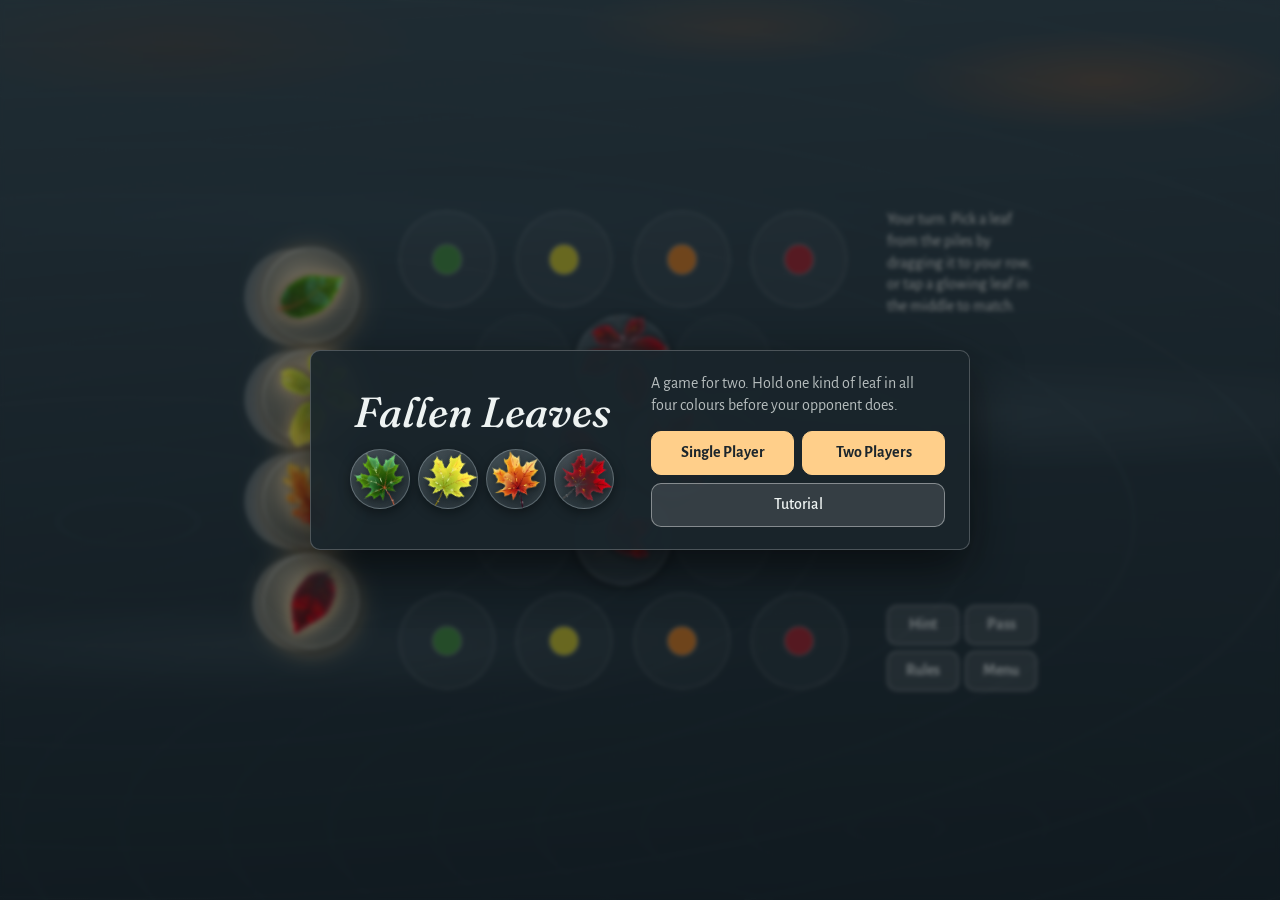
==== fallen-leaves/index.html @ d6796bd7 "Stronger trained player (stage 4) Co-Authored-By: Claude Fable 5.2 <noreply@anthropic.com> Claude-Se" ====
<!DOCTYPE html>
<html lang="en">
<head>
<meta charset="utf-8">
<meta name="viewport" content="width=device-width, initial-scale=1">
<title>Fallen Leaves</title>
<link rel="preconnect" href="https://fonts.googleapis.com">
<link rel="preconnect" href="https://fonts.gstatic.com" crossorigin>
<link href="https://fonts.googleapis.com/css2?family=Alegreya+Sans:wght@400;500;700&family=Fraunces:ital,opsz,wght@0,9..144,500;1,9..144,500&display=swap" rel="stylesheet">
<style>
/* One visual world: a storm-dark table. Five rows of relics: the opponent's
   hand, the three rows of the realm, your hand. Reliquary on the left, a
   narrow panel of words and buttons on the right. Light marks what is live. */
:root {
  color-scheme: dark;
  --ink: #120e17;
  --stone: #1c1723;
  --edge: #3b3247;
  --bone: #ece5d8;
  --dim: #a297ad;
  --storm: #b5d0ff;
  --warn: #ffb58a;
  --display: "IM Fell English SC", "Iowan Old Style", Georgia, serif;
  --body: "Alegreya Sans", "Segoe UI", system-ui, sans-serif;
  --grain: url("data:image/svg+xml,%3Csvg xmlns='http://www.w3.org/2000/svg' width='160' height='160'%3E%3Cfilter id='n'%3E%3CfeTurbulence type='fractalNoise' baseFrequency='.9' numOctaves='3' stitchTiles='stitch'/%3E%3CfeColorMatrix values='0 0 0 0 1  0 0 0 0 1  0 0 0 0 1  0 0 0 .5 0'/%3E%3C/filter%3E%3Crect width='160' height='160' filter='url(%23n)' opacity='.5'/%3E%3C/svg%3E");
  --cw: 40px;
  --ar: 9 / 14;      /* relic shape, width / height */
  --glow: 181, 208, 255;
}
* { box-sizing: border-box; }
html, body { margin: 0; }
body {
  background:
    var(--grain),
    radial-gradient(90% 38% at 70% -6%, rgba(150, 170, 230, .20), transparent 70%),
    radial-gradient(120% 70% at 50% 0%, #2a1f36 0%, var(--ink) 62%) var(--ink);
  background-blend-mode: soft-light, normal, normal;
  background-attachment: fixed;
  color: var(--bone);
  font: 400 16px/1.35 var(--body);
  min-height: 100%;
  -webkit-user-select: none; user-select: none;
}
h2 { font: 400 14px/1 var(--display); letter-spacing: .16em; color: var(--dim); margin: 0; }
button { font: inherit; color: inherit; }
.btn {
  background: rgba(255, 255, 255, .04); border: 1px solid var(--edge); border-radius: 10px;
  padding: 8px 12px; cursor: pointer; font-weight: 500;
}
.btn:hover { border-color: var(--dim); }
.btn.primary { background: var(--storm); border-color: var(--storm); color: #10131c; font-weight: 700; }
.btn:disabled { opacity: .4; cursor: default; }
:focus-visible { outline: 2px solid var(--storm); outline-offset: 2px; }

/* ----- the table ----- */
.table { display: flex; gap: 10px; align-items: center; justify-content: center; padding: 4px 12px; width: 100%; max-width: 1100px; margin: 0 auto; }
.rel { display: grid; gap: 6px; width: calc(var(--cw) + 20px); flex: none; padding-left: 20px; }
.pile { position: relative; }
/* the relics beneath each face-up one show as card edges running out to the left */
.pile::before {
  content: ""; position: absolute; top: 2px; bottom: 2px; right: calc(100% - 1px); width: calc(var(--k) * 2px);
  background: repeating-linear-gradient(to left, #8a7f97 0 1px, #1b1622 1px 2px); border-radius: 3px 0 0 3px;
}
.board {
  position: relative; flex: none; border-radius: 6px;
  background: var(--grain), radial-gradient(70% 60% at 50% 50%, #2c2338 0%, #17121d 100%);
  background-blend-mode: soft-light, normal;
  box-shadow: inset 0 0 30px rgba(0, 0, 0, .75), 0 0 0 1px var(--edge);
}
.board > .card, .board > .slot, .board > .zone { position: absolute; }
.board > .card, .board > .slot { width: var(--cw); }
.board .rowmark { position: absolute; left: 0; right: 0; border-top: 1px solid rgba(255, 255, 255, .07); pointer-events: none; }
.board svg.beams { position: absolute; inset: 0; width: 100%; height: 100%; pointer-events: none; overflow: visible; mix-blend-mode: screen; }
.beam { stroke: var(--storm); stroke-width: 6; stroke-linecap: round; opacity: .5; filter: drop-shadow(0 0 5px var(--storm)) drop-shadow(0 0 14px #fff); }
.beam.dim { stroke: var(--dim); stroke-width: 3; stroke-dasharray: 3 9; opacity: .8; filter: none; }
.side { width: 150px; flex: none; display: flex; flex-direction: column; gap: 8px; align-self: stretch; padding: 4px 0; }
.side .prompt { margin: 0; text-wrap: balance; }
.side .prompt.warn { color: var(--warn); }
.side .last { margin: 0; color: var(--dim); font-size: 14px; -webkit-user-select: text; user-select: text; }
.side .grow { flex: 1; }
/* the table's buttons: a grid of equal size */
.actions { display: grid; grid-template-columns: 1fr 1fr; gap: 6px; }
.actions .btn { width: 100%; min-height: 40px; padding: 6px 4px; }
.actions .btn:only-child { grid-column: 1 / -1; }
.side .words { display: flex; flex-direction: column; gap: 8px; }
/* Always landscape: on a screen held upright the whole stage is turned on its
   side, so turning the phone shows the game the right way up. */
body.rot { overflow: hidden; }
body.rot #stage { position: fixed; overflow: auto; }
/* two players: the words turn to face whoever is to move; the pieces stay as they are */
body.turned .side, body.turned .title-inner { transform: rotate(180deg); }

/* ----- relics ----- */
.card, .slot {
  position: relative; width: 100%; aspect-ratio: var(--ar); border-radius: 4px; padding: 0;
  display: grid; place-items: center;
}
.slot { border: 1px dashed var(--edge); color: var(--edge); background: rgba(0, 0, 0, .18); }
.slot svg { width: 46%; height: 46%; fill: currentColor; opacity: .7; }
.slot.faint { opacity: .4; }
/* relic art: one sheet, ten houses across and four kinds down */
.card {
  border: 1px solid rgba(0, 0, 0, .7); background-color: var(--h);
  background-image: url(cards.jpg); background-size: 1000% 400%;
  background-position: calc(var(--hx) * 11.1111%) calc(var(--ty) * 33.3333%);
  box-shadow: 0 2px 5px rgba(0, 0, 0, .6);
  cursor: default; overflow: hidden;
  transition: filter .25s, transform .2s;
}
.card .kind {
  position: absolute; right: 4%; bottom: 3%; width: 32%; aspect-ratio: 1; border-radius: 50%;
  background: rgba(10, 8, 14, .72); display: grid; place-items: center; pointer-events: none;
}
.card .kind svg { width: 62%; height: 62%; fill: #f1ebdf; }
.card.back { background-image: url(backs.jpg); background-size: 400% 100%; background-position: calc(var(--ty) * 33.3333%) 0; }
.t0 { --ty: 0; } .t1 { --ty: 1; } .t2 { --ty: 2; } .t3 { --ty: 3; }
/* houses in the order of the printed deck: Cleric, Necromancer, Warrior, Paladin, Monk,
   Assassin, Wizard, Bard, Swashbuckler, Barbarian; --h and --g colour their names */
.h0 { --hx: 0; --h: #c98a2b; --g: #17130a; } .h1 { --hx: 1; --h: #3a3b3d; --g: #fff; }
.h2 { --hx: 2; --h: #b3283a; --g: #fff; }    .h3 { --hx: 3; --h: #5d3f86; --g: #fff; }
.h4 { --hx: 4; --h: #a04a35; --g: #fff; }    .h5 { --hx: 5; --h: #2f4a80; --g: #fff; }
.h6 { --hx: 6; --h: #2f9fb6; --g: #0d1a1e; } .h7 { --hx: 7; --h: #2f5a34; --g: #fff; }
.h8 { --hx: 8; --h: #1f8a63; --g: #fff; }    .h9 { --hx: 9; --h: #9a9c9e; --g: #14161a; }
.chip { display: inline-block; padding: 0 5px; border-radius: 3px; background: var(--h); color: var(--g); font-weight: 500; white-space: nowrap; }

/* ----- light: what is live glows, the rest falls back ----- */
[data-src] { touch-action: none; cursor: grab; }
button.card, button.slot, [data-dst] { cursor: pointer; }
.can { filter: drop-shadow(0 0 4px var(--storm)) drop-shadow(0 0 11px rgba(var(--glow), .75)); transform: translateY(-2px); animation: breathe 2.6s ease-in-out infinite; }
@keyframes breathe { 50% { filter: drop-shadow(0 0 6px #fff) drop-shadow(0 0 18px var(--storm)); } }
.slot.lit, body.dragging .slot.target {
  opacity: 1; border: 1px solid rgba(var(--glow), .7);
  background: radial-gradient(circle at 50% 50%, rgba(var(--glow), .38), rgba(var(--glow), .05) 70%);
  box-shadow: 0 0 14px rgba(var(--glow), .35);
}
.sel { filter: drop-shadow(0 0 5px #fff) drop-shadow(0 0 16px #fff); transform: translateY(-4px); }
.hint { filter: drop-shadow(0 0 5px #ffd98a) drop-shadow(0 0 16px #ffb347); animation: none; }
.slot.hint { opacity: 1; border: 1px solid #ffd98a; background: radial-gradient(circle at 50% 50%, rgba(255, 200, 110, .45), transparent 72%); }
.over { filter: drop-shadow(0 0 6px var(--warn)) drop-shadow(0 0 18px var(--warn)) !important; }
.focus .card:not(.lit):not(.can):not(.sel):not(.ghost) { filter: brightness(.38) saturate(.6); }
.zone.target { border-radius: 6px; background: radial-gradient(60% 120% at 50% 50%, rgba(var(--glow), .16), transparent 75%); }
.fresh { animation: fresh 1.6s ease-out; }
@keyframes fresh { 0% { filter: drop-shadow(0 0 8px var(--warn)) drop-shadow(0 0 20px var(--warn)); } 100% { filter: none; } }
.ghost { box-shadow: 0 8px 18px rgba(0, 0, 0, .65); filter: none !important; animation: none !important; transition: none; }
.flash::after { content: ""; position: fixed; inset: 0; background: #dfe9ff; pointer-events: none; animation: flash .9s ease-out forwards; z-index: 80; }
@keyframes flash { 0% { opacity: 0; } 8% { opacity: .75; } 16% { opacity: .1; } 26% { opacity: .55; } 100% { opacity: 0; } }
@media (prefers-reduced-motion: reduce) {
  .can { animation: none; } .fresh { animation: none; } .flash::after { animation: none; opacity: 0; }
  .card { transition: none; }
}

/* ----- title screen and panels ----- */
.title {
  position: fixed; inset: 0; z-index: 70; overflow: auto; display: grid; place-items: center; padding: 16px;
  background: var(--grain), radial-gradient(100% 80% at 50% 0%, #2a1f36 0%, #0d0a11 75%);
  background-blend-mode: soft-light, normal;
}
.title[hidden] { display: none; }
.title-inner { display: grid; grid-template-columns: minmax(0, 300px) minmax(0, 320px); gap: 22px; align-items: center; max-width: 660px; }
.title-inner img { width: 100%; border-radius: 6px; box-shadow: 0 10px 40px rgba(0, 0, 0, .8), 0 0 60px rgba(150, 170, 230, .18); }
.title-inner .controls { display: flex; flex-direction: column; gap: 14px; }
.title-inner p { margin: 0; color: var(--dim); max-width: 34ch; }
@media (max-width: 560px) and (orientation: landscape) { .title-inner { grid-template-columns: minmax(0, 300px); justify-content: center; } }
@media (max-height: 430px) { .title-inner img { max-height: 78vh; width: auto; justify-self: end; } }
.title-inner { position: relative; }
.choices { display: grid; grid-template-columns: 1fr 1fr; gap: 8px; }
.choices[hidden] { display: none; }
.choices .btn { min-height: 44px; }
#mode-choice #go-tutorial, #level-choice #level-back { grid-column: 1 / -1; }
#level-choice { grid-template-columns: 1fr 1fr 1fr; }
.close {
  position: absolute; top: -14px; right: -14px; width: 38px; height: 38px; border-radius: 50%; padding: 0; z-index: 1;
  background: var(--stone); border: 1px solid var(--edge); cursor: pointer; font-size: 22px; line-height: 1;
}
.close[hidden] { display: none; }
.won { font: 400 21px/1.2 var(--display); letter-spacing: .06em; color: var(--bone); }
/* the rules, as a sheet over the game */
#rules { overflow: hidden; grid-template-rows: minmax(0, 1fr); grid-template-columns: minmax(0, 1fr); }
.title-inner.sheet { display: flex; flex-direction: column; width: 100%; max-width: 64ch; max-height: 100%; min-height: 0; justify-self: center; color: var(--dim); -webkit-user-select: text; user-select: text; }
.sheet-body { min-height: 0; overflow-x: hidden; overflow-y: auto; overflow-wrap: break-word; overscroll-behavior: contain; }
.sheet-body > :first-child { margin-top: 0; } .sheet-body > :last-child { margin-bottom: 0; }
.close { top: -12px; right: -12px; }
.title-inner.sheet p { max-width: none; margin: .6em 0; }
/* the table sits in the middle of the screen */
#stage { min-height: 100vh; min-height: 100dvh; display: flex; flex-direction: column; justify-content: center; }
body.rot #stage { min-height: 0; }
/* Fallen Leaves: leaves floating on the glassy surface of a pond. One
   background for the whole page; each leaf sits in a faint ring on the water. */
:root {
  color-scheme: dark;
  --ink: #1d2a31; --stone: #162127; --edge: rgba(255, 255, 255, .30); --bone: #eef3f2; --dim: rgba(238, 243, 242, .74);
  --storm: #ffcf8a; --warn: #ffab8f;
  --display: "Fraunces", "Iowan Old Style", Georgia, serif;
  --ar: 1; --glow: 255, 214, 150;
}
body {
  /* dark, still water under an overcast sky: slate blue-grey, long pale glints where the
     surface catches the light, slow rings, and the blurred warmth of leaves out of focus */
  background:
    radial-gradient(26% 9% at 14% 5%, rgba(214, 120, 52, .30), transparent 72%),
    radial-gradient(22% 8% at 86% 9%, rgba(200, 104, 44, .26), transparent 72%),
    radial-gradient(18% 6% at 58% 3%, rgba(190, 96, 40, .18), transparent 72%),
    radial-gradient(60% 7% at 30% 24%, rgba(160, 184, 196, .16), transparent 70%),
    radial-gradient(70% 9% at 72% 46%, rgba(150, 176, 190, .12), transparent 70%),
    radial-gradient(55% 8% at 22% 72%, rgba(140, 168, 182, .10), transparent 70%),
    repeating-radial-gradient(ellipse 130% 60% at 70% 92%, transparent 0 44px, rgba(190, 210, 220, .05) 45px 47px, transparent 48px 104px),
    repeating-radial-gradient(ellipse 130% 60% at 10% 58%, transparent 0 68px, rgba(190, 210, 220, .035) 69px 71px, transparent 72px 156px),
    linear-gradient(176deg, #33454e 0%, #2a3a43 30%, #212f37 62%, #17232a 100%) #212f37;
  background-attachment: fixed;
}
h2 { letter-spacing: .04em; font-style: italic; font-size: 16px; }
.btn { background: rgba(255, 255, 255, .12); border-color: rgba(255, 255, 255, .4); }
.btn.primary { background: #ffcf8a; border-color: #ffcf8a; color: #1c262c; }
.side .prompt, .side .last { text-shadow: 0 1px 2px rgba(0, 0, 0, .5); }

/* no board: the table is the pond itself */
.board { background: none; box-shadow: none; }
.board .rowmark { display: none; }

/* a leaf on the water: a faint glassy ring, the leaf and its shadow above it */
.card, .slot { border-radius: 50%; }
.card {
  border: 1px solid rgba(220, 235, 240, .30);
  background: radial-gradient(circle at 36% 28%, rgba(220, 235, 240, .22), rgba(220, 235, 240, .08) 58%, rgba(220, 235, 240, .03));
  box-shadow: 0 4px 12px rgba(0, 0, 0, .40), inset 0 0 10px rgba(255, 255, 255, .08);
  overflow: visible;
}
.card::after {
  content: ""; position: absolute; inset: -11%; pointer-events: none; /* a leaf may lap over its ring */
  background-image: url(leaves.webp); background-size: 1000% 400%;
  background-position: calc(var(--hx) * 11.1111%) calc(var(--ty) * 33.3333%);
  filter: drop-shadow(0 2px 3px rgba(0, 0, 0, .55));
  transform: rotate(var(--turn, 0deg)); /* no leaf has a right way up */
}
.card.back { background: radial-gradient(circle at 36% 28%, rgba(255, 255, 255, .35), var(--tint)); }
.card.back::after { display: none; }
.slot { border-color: rgba(255, 255, 255, .38); background: rgba(255, 255, 255, .04); }
.dot { width: 30%; aspect-ratio: 1; border-radius: 50%; background: var(--tint); opacity: .85; box-shadow: 0 0 0 1px rgba(255, 255, 255, .4); }
.t0, .k0 { --tint: #3f8a3a; } .t1, .k1 { --tint: #cfc526; } .t2, .k2 { --tint: #dd7a1e; } .t3, .k3 { --tint: #a81f2a; }
.chip { background: var(--tint); color: #fff; }
.chip.k1 { color: #2f2a05; }
/* a pile: rims of the leaves beneath, running out to the left */
.pile::before { top: 0; bottom: 0; left: 0; right: 0; width: auto; border-radius: 50%; background: none; box-shadow: var(--edges); }
.focus .card:not(.lit):not(.can):not(.sel):not(.ghost) { filter: brightness(.5) saturate(.5); opacity: .75; }
.ghost { box-shadow: 0 10px 18px rgba(6, 36, 44, .45); }
.beam { stroke: #fff3c9; opacity: .6; }
.flash::after { display: none; }

/* settings: a panel over the game, which stays in view behind it */
.title { background: rgba(10, 16, 20, .45); backdrop-filter: blur(2px); -webkit-backdrop-filter: blur(2px); }
.title-inner {
  background: rgba(26, 37, 44, .95); border: 1px solid rgba(255, 255, 255, .22); border-radius: 10px;
  padding: 22px 24px; box-shadow: 0 18px 50px rgba(0, 0, 0, .6);
}
.title-inner p { color: var(--dim); }
.hero { display: flex; flex-direction: column; gap: 16px; align-items: center; }
.hero h1 { font: italic 500 42px/1 var(--display); margin: 0; text-wrap: balance; text-align: center; }
.hero-row { display: grid; grid-template-columns: repeat(4, 60px); gap: 8px; }
.won { font-style: italic; letter-spacing: 0; }
/* rings on the water where a leaf comes down */
#ripples { position: absolute; left: 0; top: 0; }
.ripple {
  position: fixed; border-radius: 50%; border: 1.5px solid rgba(220, 235, 240, .6); pointer-events: none;
  opacity: 0; animation: ripple 1.5s ease-out forwards;
}
@keyframes ripple { 0% { transform: scale(.75); opacity: .75; } 100% { transform: scale(2.7); opacity: 0; } }
@media (prefers-reduced-motion: reduce) { .ripple { display: none; } }
.hero-row .card:nth-child(1) { --turn: -24deg; } .hero-row .card:nth-child(2) { --turn: 31deg; } .hero-row .card:nth-child(3) { --turn: -8deg; } .hero-row .card:nth-child(4) { --turn: 52deg; }

</style>
</head>
<body>
<svg width="0" height="0" style="position:absolute" aria-hidden="true">
  <symbol id="g0" viewBox="0 0 24 24"><path d="M12 1.5 14.2 5v9.5H9.8V5zM6.5 14.5h11v2.2h-11zM10.9 16.7h2.2v3.6h-2.2z"/><circle cx="12" cy="21.4" r="1.5"/></symbol>
  <symbol id="g1" viewBox="0 0 24 24"><path d="M12 2 20 4.8v6.4c0 5-3.4 8.4-8 10.8-4.6-2.4-8-5.8-8-10.8V4.8z"/></symbol>
  <symbol id="g2" viewBox="0 0 24 24"><path d="M12 2.5c4.7 0 8.2 3.7 8.2 8.3V21h-5.4v-5.2l1.8-1.7v-2.4H7.4v2.400l1.8 1.700V21H3.800V10.800c0-4.600 3.500-8.300 8.200-8.300z"/></symbol>
  <symbol id="g3" viewBox="0 0 24 24"><path d="M12 8.2 18.4 14 12 22 5.600 14z"/><path d="M12 1.800a3.300 3.300 0 1 1 0 6.600 3.300 3.300 0 0 1 0-6.600zm0 1.700a1.600 1.600 0 1 0 0 3.200 1.600 1.600 0 0 0 0-3.200z"/></symbol>
</svg>

<div id="stage">
<section class="title" id="title">
  <div class="title-inner">
    <button class="close" id="go-resume" type="button" aria-label="Back to the game" hidden>&times;</button>
    <div class="hero">
      <h1>Fallen Leaves</h1>
      <div class="hero-row">
        <div class="card h5 t0"></div><div class="card h5 t1"></div><div class="card h5 t2"></div><div class="card h5 t3"></div>
      </div>
    </div>
    <div class="controls">
      <p>A game for two. Hold one kind of leaf in all four colours before your opponent does.</p>
      <div class="choices" id="mode-choice">
        <button class="btn primary" id="go-single" type="button">Single Player</button>
        <button class="btn primary" id="go-two" type="button">Two Players</button>
        <button class="btn" id="go-tutorial" type="button">Tutorial</button>
      </div>
      <div class="choices" id="level-choice" hidden>
        <button class="btn primary" type="button" data-depth="1">Easy</button>
        <button class="btn primary" type="button" data-depth="2">Medium</button>
        <button class="btn primary" type="button" data-depth="4">Hard</button>
        <button class="btn" id="level-back" type="button">Back</button>
      </div>
    </div>
  </div>
</section>

<section class="title" id="rules" hidden>
  <div class="title-inner sheet">
    <button class="close" id="rules-close" type="button" aria-label="Close the rules">&times;</button>
    <div class="sheet-body">
    <h2>How to play</h2>
  <p>There are ten kinds of leaf (oak, chestnut, ginkgo, elm, willow, maple, aspen, hawthorn, ivy and ash), each in four colours: green, yellow, orange and red. Hold one kind of leaf in all four colours at the end of your turn and you win.</p>
  <p>The table has five rows. The far row is your opponent's leaves, the near row is yours, and the three between are the middle. The piles are at the side, one for each colour; the rims beside each pile are the leaves still beneath it.</p>
  <p><b>Pick.</b> Drag a face-up leaf from a pile to your row. You may keep only one leaf of each colour, so if you now hold two, drag either one to a glowing place in the middle. A leaf goes at the left or right end of a row, and a column must be full before the next one starts.</p>
  <p><b>Match.</b> If a leaf on the row of the middle nearest you is the same kind as one you hold, tap it to match along a diagonal rising from it. Its three leaves come up into your hand. Put three back, in any order, from everything you now hold; the match is made when the third goes down. You must end with one of each colour. Put them back as they were to change your mind.</p>
  <p>Your opponent sits opposite, so their near row is the far row of the middle. You may also pass.</p>
    </div>
  </div>
</section>

<div id="ripples" aria-hidden="true"></div>
<main class="table" id="table">
  <div class="rel" id="reliquary" aria-label="Piles of leaves"></div>
  <div class="board" id="board" aria-label="Opponent's leaves, the middle, and your leaves"></div>
  <aside class="side">
    <div class="words">
      <p class="prompt" id="prompt" aria-live="polite"></p>
      <p class="last" id="last"></p>
    </div>
    <div class="grow"></div>
    <div class="actions" id="actions"></div>
  </aside>
</main>

</div>

<script>// Thronestorm rules, features, value network and move chooser.
// A port of trainer/src/{game,net,main}.rs; tests/web_check.js verifies it
// against the Rust trainer. Runs in a browser (window.TS) or under Node.
(function (root) {
  'use strict';
  const XM = 40, W = 2 * XM + 1, NC = 3 * W, NONE = 255, MAXH = 12;
  const F = 27, G = 20, D1 = 32, D2 = 64, POOL_SCALE = 0.25;
  const CHECKED = 6, DEEP = 30;
  const START = [[0, 0], [1, -1], [1, 1], [2, 0]];
  const cid = (r, x) => r * W + x + XM;
  const house = (c) => c >> 2;
  const ctype = (c) => c & 3;

  function newState(n, rand) {
    const s = {
      n, cells: new Uint8Array(NC).fill(NONE), lo: -1, hi: 1,
      hands: [new Uint8Array(4).fill(NONE), new Uint8Array(4).fill(NONE)],
      decks: [], dlen: [n, n, n, n], revealed: [true, true, true, true],
      toMove: 0, winner: -1,
    };
    for (let t = 0; t < 4; t++) {
      const d = [];
      for (let h = 0; h < n; h++) d.push(h * 4 + t);
      for (let i = n - 1; i > 0; i--) {
        const j = Math.floor(rand() * (i + 1));
        [d[i], d[j]] = [d[j], d[i]];
      }
      s.decks.push(d);
    }
    for (const [r, x] of START) {
      s.dlen[3] -= 1;
      s.cells[cid(r, x)] = s.decks[3][s.dlen[3]];
    }
    return s;
  }

  function clone(s) {
    return {
      n: s.n, cells: s.cells.slice(), lo: s.lo, hi: s.hi,
      hands: [s.hands[0].slice(), s.hands[1].slice()],
      decks: s.decks, dlen: s.dlen.slice(), revealed: s.revealed.slice(),
      toMove: s.toMove, winner: s.winner,
    };
  }

  function handWins(h) {
    if (h[0] === NONE) return false;
    const a = house(h[0]);
    for (let i = 1; i < 4; i++) if (h[i] === NONE || house(h[i]) !== a) return false;
    return true;
  }
  function handMask(h) {
    let m = 0;
    for (let i = 0; i < 4; i++) if (h[i] !== NONE) m |= 1 << house(h[i]);
    return m;
  }
  function faceUp(s, t) {
    return s.dlen[t] > 0 && s.revealed[t] ? s.decks[t][s.dlen[t] - 1] : NONE;
  }
  function openSlots(s) {
    const out = [];
    for (const sign of [-1, 1]) {
      for (let k = 1; ; k++) {
        const x = sign * (k + 1);
        const before = out.length;
        if (k % 2 === 1) {
          for (const r of [0, 2]) if (s.cells[cid(r, x)] === NONE) out.push([r, x]);
        } else if (s.cells[cid(1, x)] === NONE) out.push([1, x]);
        if (out.length > before) break;
      }
    }
    return out;
  }
  const evenStart = (lo) => lo - (((lo % 2) + 2) % 2);

  // Complete lines as [p's bottom cell, middle, p's top cell].
  function lines(s, p) {
    const out = [];
    const b = p === 0 ? 2 : 0, t = 2 - b;
    for (let x = evenStart(s.lo); x <= s.hi; x += 2) {
      if (s.cells[cid(b, x)] === NONE) continue;
      for (const d of [-1, 1]) {
        if (s.cells[cid(1, x + d)] !== NONE && s.cells[cid(t, x + 2 * d)] !== NONE) {
          out.push([[b, x], [1, x + d], [t, x + 2 * d]]);
        }
      }
    }
    return out;
  }

  function finish(s, p) {
    if (handWins(s.hands[p])) s.winner = p;
    s.toMove = 1 - p;
    return s;
  }

  // Every legal move with its resulting state. A claim leaves the next relic
  // of that deck face down; call flip() on the chosen state to reveal it.
  function successors(s) {
    const out = [];
    if (s.winner >= 0) return out;
    const p = s.toMove;
    out.push({ s: finish(clone(s), p), m: ['pass'] });
    let slots = null;
    for (let t = 0; t < 4; t++) {
      const c = faceUp(s, t);
      if (c === NONE) continue;
      const held = s.hands[p][t];
      if (held === NONE) {
        const n = clone(s);
        n.dlen[t] -= 1; n.revealed[t] = false; n.hands[p][t] = c;
        out.push({ s: finish(n, p), m: ['claim', t, null, null] });
      } else {
        if (!slots) slots = openSlots(s);
        for (const played of [c, held]) {
          for (const slot of slots) {
            const n = clone(s);
            n.dlen[t] -= 1; n.revealed[t] = false;
            n.hands[p][t] = played === c ? held : c;
            n.cells[cid(slot[0], slot[1])] = played;
            n.lo = Math.min(n.lo, slot[1]); n.hi = Math.max(n.hi, slot[1]);
            out.push({ s: finish(n, p), m: ['claim', t, played, slot] });
          }
        }
      }
    }
    const mask = handMask(s.hands[p]);
    if (mask === 0) return out;
    for (const line of lines(s, p)) {
      const ids = line.map(([r, x]) => cid(r, x));
      const c = ids.map((id) => s.cells[id]);
      if ((mask & (1 << house(c[0]))) === 0) continue;
      const pool = c.slice();
      for (let i = 0; i < 4; i++) if (s.hands[p][i] !== NONE) pool.push(s.hands[p][i]);
      const m = pool.length;
      for (let i = 0; i < m; i++) for (let j = 0; j < m; j++) {
        if (j === i) continue;
        for (let k = 0; k < m; k++) {
          if (k === i || k === j || (i === 0 && j === 1 && k === 2)) continue;
          const nh = [NONE, NONE, NONE, NONE];
          let ok = true;
          for (let q = 0; q < m; q++) {
            if (q === i || q === j || q === k) continue;
            const card = pool[q];
            if (nh[ctype(card)] !== NONE) { ok = false; break; }
            nh[ctype(card)] = card;
          }
          if (!ok) continue;
          const placed = [pool[i], pool[j], pool[k]];
          const n = clone(s);
          n.hands[p].set(nh);
          for (let q = 0; q < 3; q++) n.cells[ids[q]] = placed[q];
          out.push({ s: finish(n, p), m: ['plot', line, placed] });
        }
      }
    }
    return out;
  }

  function flip(s) { s.revealed = [true, true, true, true]; }

  // Could p win with one move from here, using only visible relics?
  function canWinNow(s, p) {
    const hand = s.hands[p];
    for (let t = 0; t < 4; t++) {
      const c = faceUp(s, t);
      if (c === NONE) continue;
      let all = true;
      for (let u = 0; u < 4; u++) {
        if (u !== t && (hand[u] === NONE || house(hand[u]) !== house(c))) { all = false; break; }
      }
      if (all) return true;
    }
    for (let i = 0; i < 4; i++) if (hand[i] === NONE) return false;
    const mask = handMask(hand);
    const cnt = new Uint8Array(MAXH);
    for (let i = 0; i < 4; i++) cnt[house(hand[i])]++;
    const b = p === 0 ? 2 : 0, t = 2 - b;
    for (let x = evenStart(s.lo); x <= s.hi; x += 2) {
      const c0 = s.cells[cid(b, x)];
      if (c0 === NONE || (mask & (1 << house(c0))) === 0) continue;
      for (const d of [-1, 1]) {
        const c1 = s.cells[cid(1, x + d)], c2 = s.cells[cid(t, x + 2 * d)];
        if (c1 === NONE || c2 === NONE) continue;
        let hit = false;
        for (const c of [c0, c1, c2]) { if (++cnt[house(c)] === 4) hit = true; }
        for (const c of [c0, c1, c2]) cnt[house(c)]--;
        if (hit) return true;
      }
    }
    return false;
  }

  function top2(v, live, n) {
    let a = 0, b = 0;
    for (let h = 0; h < n; h++) {
      if (!live[h]) continue;
      if (v[h] > a) { b = a; a = v[h]; } else if (v[h] > b) b = v[h];
    }
    return [a, b];
  }

  function features(s) {
    const me = s.toMove, o = 1 - me, n = s.n;
    const z = () => new Array(MAXH).fill(0);
    const hand = [z(), z()], face = z(), hidden = z(), realm = z(), keys = [z(), z()];
    let nFace = 0, nHidden = 0;
    const deckHidden = [0, 0, 0, 0];
    const isHidden = new Uint8Array(MAXH * 4);
    for (let p = 0; p < 2; p++) for (let i = 0; i < 4; i++) {
      const c = s.hands[p][i];
      if (c !== NONE) hand[p][house(c)]++;
    }
    for (let t = 0; t < 4; t++) for (let i = 0; i < s.dlen[t]; i++) {
      const c = s.decks[t][i];
      if (i + 1 === s.dlen[t] && s.revealed[t]) { face[house(c)]++; nFace++; }
      else { hidden[house(c)]++; nHidden++; deckHidden[t]++; isHidden[c] = 1; }
    }
    for (let x = s.lo; x <= s.hi; x++) for (let r = 0; r < 3; r++) {
      const c = s.cells[cid(r, x)];
      if (c === NONE) continue;
      realm[house(c)]++;
      if (r === 2) keys[0][house(c)]++;
      if (r === 0) keys[1][house(c)]++;
    }
    const lns = [[], []], usable = [[], []], reach = [z(), z()];
    const seen = [new Uint8Array(NC), new Uint8Array(NC)];
    for (let p = 0; p < 2; p++) {
      const mask = handMask(s.hands[p]);
      for (const line of lines(s, p)) {
        const ids = line.map(([r, x]) => cid(r, x));
        const ok = (mask & (1 << house(s.cells[ids[0]]))) !== 0;
        if (ok) for (const id of ids) {
          if (!seen[p][id]) { seen[p][id] = 1; reach[p][house(s.cells[id])]++; }
        }
        lns[p].push(ids); usable[p].push(ok);
      }
    }
    const pool = [hand[0].slice(), hand[1].slice()];
    const safe = [hand[0].slice(), hand[1].slice()];
    const potential = [hand[0].slice(), hand[1].slice()];
    for (let p = 0; p < 2; p++) {
      lns[p].forEach((ids, li) => {
        const ok = usable[p][li];
        const contested = ids.some((id) => seen[1 - p][id]);
        const cnt = z();
        for (const id of ids) cnt[house(s.cells[id])]++;
        for (let h = 0; h < n; h++) {
          if (cnt[h] <= 0) continue;
          const v = hand[p][h] + cnt[h];
          potential[p][h] = Math.max(potential[p][h], v);
          if (ok) {
            pool[p][h] = Math.max(pool[p][h], v);
            if (!contested) safe[p][h] = Math.max(safe[p][h], v);
          }
        }
      });
    }
    const out = [z(), z()];
    for (let p = 0; p < 2; p++) for (let t = 0; t < 4; t++) {
      const others = [];
      for (let u = 0; u < 4; u++) if (u !== t) others.push(s.hands[p][u]);
      if (others.every((c) => c !== NONE && house(c) === house(others[0]))) {
        const h = house(others[0]);
        if (isHidden[h * 4 + t]) out[p][h] = 1 / Math.max(deckHidden[t], 1);
      }
    }
    const b = (v) => (v ? 1 : 0);
    const live = [[], []];
    for (let h = 0; h < n; h++) { live[me][h] = hand[o][h] === 0; live[o][h] = hand[me][h] === 0; }
    const houses = new Float32Array(n * F);
    for (let h = 0; h < n; h++) {
      const ml = b(live[me][h]), ol = b(live[o][h]);
      houses.set([
        hand[me][h] / 4, hand[o][h] / 4, face[h] / 4, hidden[h] / 4, realm[h] / 4,
        pool[me][h] / 4, pool[o][h] / 4, reach[me][h] / 4, reach[o][h] / 4, ml, ol,
        keys[me][h] / 4, keys[o][h] / 4,
        b(hand[me][h] >= 2), b(hand[me][h] >= 3), b(hand[o][h] >= 2), b(hand[o][h] >= 3),
        b(pool[me][h] >= 3), b(pool[o][h] >= 3),
        ml * pool[me][h] / 4, ol * pool[o][h] / 4,
        ml * potential[me][h] / 4, ol * potential[o][h] / 4,
        ml * safe[me][h] / 4, ol * safe[o][h] / 4,
        out[me][h], out[o][h],
      ], h * F);
    }
    const size = (p) => { let k = 0; for (let i = 0; i < 4; i++) if (s.hands[p][i] !== NONE) k++; return k / 4; };
    const div = (p) => { let m = handMask(s.hands[p]), k = 0; while (m) { k += m & 1; m >>= 1; } return k / 4; };
    const count = (p) => usable[p].filter(Boolean).length / 20;
    const [mp1, mp2] = top2(pool[me], live[me], n), [op1, op2] = top2(pool[o], live[o], n);
    const [ms1, ms2] = top2(safe[me], live[me], n), [os1, os2] = top2(safe[o], live[o], n);
    const global = new Float32Array([
      size(me), size(o), count(me), count(o), lns[0].length / 20, nHidden / 36, nFace / 4,
      b(canWinNow(s, me)), b(canWinNow(s, o)), 1, div(me), div(o),
      mp1 / 4, mp2 / 4, op1 / 4, op2 / 4, ms1 / 4, ms2 / 4, os1 / 4, os2 / 4,
    ]);
    return { houses, global, n };
  }

  const O_W1 = 0, O_B1 = O_W1 + F * D1, O_W2 = O_B1 + D1, O_B2 = O_W2 + (D1 + G) * D2;
  const O_W3 = O_B2 + D2, O_B3 = O_W3 + D2 * 2, NP = O_B3 + 2;

  function loadNet(bytes) {
    const dv = new DataView(bytes.buffer, bytes.byteOffset, bytes.byteLength);
    const dims = [0, 4, 8, 12].map((o) => dv.getUint32(o, true));
    if (dims[0] !== F || dims[1] !== G || dims[2] !== D1 || dims[3] !== D2 + 1000) throw new Error('network shape');
    const p = new Float32Array(NP);
    for (let i = 0; i < NP; i++) p[i] = dv.getFloat32(16 + i * 4, true);
    return p;
  }

  // [chance the player to move wins, chance the other player wins]
  function evalNet(p, f) {
    const z = new Float32Array(D1 + G);
    for (let h = 0; h < f.n; h++) {
      for (let j = 0; j < D1; j++) {
        let a = p[O_B1 + j];
        for (let i = 0; i < F; i++) a += f.houses[h * F + i] * p[O_W1 + i * D1 + j];
        z[j] += Math.tanh(a) * POOL_SCALE;
      }
    }
    z.set(f.global, D1);
    const h2 = new Float32Array(D2);
    for (let j = 0; j < D2; j++) {
      let a = p[O_B2 + j];
      for (let i = 0; i < D1 + G; i++) a += z[i] * p[O_W2 + i * D2 + j];
      h2[j] = Math.tanh(a);
    }
    const v = [0, 0];
    for (let k = 0; k < 2; k++) {
      let a = p[O_B3 + k];
      for (let j = 0; j < D2; j++) a += h2[j] * p[O_W3 + j * 2 + k];
      v[k] = 1 / (1 + Math.exp(-a));
    }
    return v;
  }

  // `after` is the position just after `attacker` moved. True if he threatens
  // to win and every reply still leaves him a winning move.
  function forcedWin(after, attacker) {
    if (after.winner >= 0 || !canWinNow(after, attacker)) return false;
    return successors(after).every((r) => r.s.winner < 0 && canWinNow(r.s, attacker));
  }
  function hasForcingWin(s, me) {
    if (canWinNow(s, me)) return true;
    return successors(s).some((t) => forcedWin(t.s, me));
  }
  function forcedWin3(after, attacker) {
    if (after.winner >= 0 || canWinNow(after, 1 - attacker)) return false;
    return successors(after).every((r) => r.s.winner < 0 && hasForcingWin(r.s, attacker));
  }

  // Index of the move to play. opts: { net, depth (1-4), rivalry }
  function choose(s, succ, opts) {
    const p = s.toMove, { net, depth, rivalry } = opts;
    const win = succ.findIndex((t) => t.s.winner === p);
    if (win >= 0) return win;
    let cands = [];
    for (let i = 0; i < succ.length; i++) if (!canWinNow(succ[i].s, 1 - p)) cands.push(i);
    if (!cands.length) cands = succ.map((_, i) => i);
    if (depth >= 2) {
      const f = cands.find((i) => forcedWin(succ[i].s, p));
      if (f !== undefined) return f;
    }
    const score = (st) => { const v = evalNet(net, features(st)); return rivalry * v[0] - v[1]; };
    const scored = cands.map((i) => [score(succ[i].s), i]).sort((a, b) => a[0] - b[0]);
    if (depth >= 3) {
      const f = scored.slice(0, DEEP).find(([, i]) => forcedWin3(succ[i].s, p));
      if (f) return f[1];
    }
    if (depth >= 2) {
      for (const [, i] of scored.slice(0, CHECKED)) {
        const theirs = successors(succ[i].s);
        let bad = theirs.some((t) => !canWinNow(t.s, p) && forcedWin(t.s, 1 - p));
        if (!bad && depth >= 4) {
          const rated = [];
          theirs.forEach((t, j) => { if (t.s.winner < 0) rated.push([score(t.s), j]); });
          rated.sort((a, b) => a[0] - b[0]);
          bad = rated.slice(0, DEEP).some(([, j]) => forcedWin3(theirs[j].s, 1 - p));
        }
        if (!bad) return i;
      }
    }
    return scored[0][1];
  }

  const api = {
    NONE, START, cid, house, ctype, newState, clone, faceUp, openSlots, lines,
    successors, flip, canWinNow, handWins, handMask, features, loadNet, evalNet, choose, forcedWin,
  };
  if (typeof module !== 'undefined' && module.exports) module.exports = api;
  else root.TS = api;
})(typeof window !== 'undefined' ? window : globalThis);
</script>
<script>// Fallen Leaves: ten kinds of leaf, each in four colours. The same game as
// Thronestorm; a leaf's kind plays the part of a house and its colour the
// part of sword, shield, helmet or trinket. You pick leaves from the piles
// and make matches along diagonals in the middle.
window.SKIN = (function () {
  const KIND = ['green', 'yellow', 'orange', 'red'];
  const HOUSE = ['oak', 'chestnut', 'ginkgo', 'elm', 'willow', 'maple', 'aspen', 'hawthorn', 'ivy', 'ash'];
  const house = (c) => c >> 2, kind = (c) => c & 3;
  const name = (c) => `${KIND[kind(c)]} ${HOUSE[house(c)]} leaf`;
  const chip = (c) => `<span class="chip k${kind(c)}">${KIND[kind(c)]} ${HOUSE[house(c)]}</span>`;
  const chips = (cs) => cs.map(chip).join(' ');
  return {
    kinds: KIND, houses: HOUSE, name, chip,
    ratio: 1, maxWidth: 96, gap: 4, handGap: 8, rowPitch: 0.866, handPitch: 1.22, // circles pack like a honeycomb
    ripple: true,
    spin: true, // leaves lie at whatever angle they landed
    badge: () => '',
    slot: (t) => `<span class="dot k${t}"></span>`,
    // the leaves beneath a pile's top one show as rims running out to the left
    pileStyle: (n) => '--edges:' + (Array.from({ length: n }, (_, i) => `${-2 * (i + 1)}px 0 0 ${i % 2 ? 'rgba(10,18,22,.6)' : 'rgba(220,235,240,.45)'}`).join(',') || 'none'),
    words: {
      thinking: 'The opponent is thinking.',
      dragToPick: 'Drag it to your row to pick it.',
      yourTurn: 'Your turn. Pick a leaf from the piles by dragging it to your row, or tap a glowing leaf in the middle to match.',
      two: (t) => `You now hold two ${KIND[t]} leaves. Drag one of them to a glowing place in the middle.`,
      twoDiagonals: 'Two diagonals rise from that leaf. Tap another leaf on the one you want.',
      putBack: (n) => `Put ${['', 'one more leaf', 'two more leaves', 'three leaves'][n]} back on the diagonal, keeping one of each colour. Tap a leaf twice to send it to the next place.`,
      wouldHoldTwo: (t) => `You would hold two ${KIND[t]} leaves. Swap one of them onto the diagonal.`,
      backAsWas: 'You put the diagonal back as it was.',
      notAllowed: 'That move is not allowed.',
      noKindYet: (t) => `You hold no ${KIND[t]} leaf yet, so that one goes to your row.`,
      peekNeither: 'Neither diagonal from that leaf is complete yet.',
      peekIncomplete: 'That diagonal is not complete yet.',
      peekNoStake: (h) => `You hold no ${HOUSE[h]} leaf, so you cannot match from that one.`,
      won: (me, h) => `${me ? 'You hold' : 'The opponent holds'} the ${HOUSE[h]} in all four colours.`,
      wholeGame: ' That is the whole game.',
      noKind: (t) => `no ${KIND[t]} leaf`,
      emptyPlace: 'empty place in the middle',
      faceDown: 'face-down leaf',
      pile: (t, n) => `${KIND[t]} pile, ${n} beneath`,
      log: {
        pass: (Who) => `${Who} passed.`,
        claim: (Who, c) => `${Who} picked the ${chip(c)}.`,
        sent: (Who, c) => `${Who} put the ${chip(c)} straight into the middle.`,
        claimSent: (Who, c, p) => `${Who} picked the ${chip(c)} and put the ${chip(p)} in the middle.`,
        rearranged: (Who) => `${Who} rearranged a diagonal.`,
        plotted: (Who, took, left) => `${Who} made a match: took ${chips(took)}, left ${chips(left)}.`,
      },
      hint: {
        pass: 'Hint: pass.',
        claim: (c) => `Hint: pick the ${chip(c)}.`,
        send: (c, where) => `Hint: put the ${chip(c)} from the piles straight onto ${where}.`,
        claimSend: (c, p, where) => `Hint: pick the ${chip(c)} and put your ${chip(p)} on ${where}.`,
        plot: (trig, a, b, c) => `Hint: match from the ${chip(trig)}. Put back the ${chip(a)} nearest you, the ${chip(b)} in the centre and the ${chip(c)} farthest.`,
        rows: ['the far row', 'the centre row', 'the near row'],
        wins: ' It wins the game.',
        stops: ' It stops the opponent winning next turn.',
        noAnswer: ' It leaves the opponent no answer.',
      },
      tutorial: [
        { idle: `You win by holding one kind of leaf in all four colours. You already hold the ${chip(25)}. Pick the ${chip(26)}: drag it from the piles to your row.`,
          nope: `Pick the ${chip(26)} first.` },
        { idle: `You can keep only one leaf of each colour. Pick the ${chip(24)} anyway.`,
          claim: `Now you hold two green leaves. Drag the ${chip(28)} to the glowing place on the far row, on the right.`,
          nope: `Pick the ${chip(24)}, then put the ${chip(28)} at the right-hand end of the far row.` },
        { idle: `That filled a diagonal in the middle: one leaf on the near row, one in the centre, one on the far row. The ${chip(27)} glows because you hold other aspen leaves. Tap it to match.`,
          plot: 'The diagonal is in your hand. Put three leaves back, keeping the four aspen leaves.',
          nope: 'Keep all four aspen leaves, and put the other three back.' },
      ],
    },
  };
})();
</script>
<script>
(function () {
  'use strict';
  const NONE = TS.NONE, house = TS.house, ctype = TS.ctype;
  const KIND = SKIN.kinds, HOUSE = SKIN.houses, W = SKIN.words;
  const NET = TS.loadNet(Uint8Array.from(atob('GwAAABQAAAAgAAAAKAQAAClAdz6qPNK9urdlvq8/jD4zvSw/usuRvcadzz167Vm8njpnPc2iab4ZZJA+gvM8voWoTD7rcrA+NAnMPvltczuH5pu+YVEzPzP+pD17WhE+PAaUvkd7Sb7mh5E9b3rrvZu/dj0FQTC++0C5PZNevD7hYQm+tE9LPh2VnL4CoJ499/mwPBWZ7z1tLu0935QuPoaBDj7pRQi/BmpJPlgsfb45Eq6+xbfsvh6KDL87QkS8u1xrvUsxEr4EaJA+U+PNPY3NbT5uHJ89jCgqvsm55b3eYTy/8QK+PUHRHT64bQC+XlkbPgFwmb7syoS92EmpPrLNsz55z+8+Up9+vvpUor4xCII8pAQEv98UqT4dVRq+DfCbvghcKL9H5rO+i0CWPin++j0zfJ6/pg1bv/KWmz4ZoOw89szpvkZ1Uj6Po0M+c4YEv//8Eb/yxDI+ESwFPtXuzL8x6Qw//92QvUHR+L0a1gq/T1pKvuJlAj8vpzu/g0+gveCGtT0YHoG+zCGPvtzB3r0RCQM/RONKv5Gmcb1NnSo/DwnRvTGK8z62uLO9GguBvh+ZKr+gowg+dh/DvZeq97010gI/tTKFvbdET75bWNs9trmsvl6bGT8bsYK+ZiCGv2kg0T11S7k8jDPkvVG/[base64]/VODgPdqN9r71nwu/SpsFvy6K+D1H1Iy/C4urPUghCj408ws/7G6EPsM2YL+tcsk+H0OLPfl7779WbWc9o8hvPxuhLL4kZ4w+OQuUvnOXn74UgfE+xXunP0qjZD5zhfm+Y1f+Pkf6UL6Qr8I9AHRnPAUikjzmaX0+1R2fvkjboL4XnoS+TRJ7vs2px76SbUY87sSNvIHaez1tCJk8U11Cvfg/szwmDJi+wXVVu7HjoD4KK6K+++npvJvzfz2UN4+9XnzcvV2wZj4/NC0+qFlbPrV/ED3NrcY9lRA8vgjNML6GeYC+VI49vhmf3r2KwKc8z7Dhvuq9Oj3+V4K+BNkaPrrDTT/5lJy9UbgIwJmCir8mBoM+Tn61Pd/RY78qeW++Q9jWPkGXET+v9ge/md2Dv5pTj72vFSHAeeTIPPaI9D77gFy/ybYSPywyS7+OAB4/0maZvoYt975jMxE/YEIHv6OoQL/vgv0+CqOMvh2MMz8xqgs/LpatvmanCT7Pu7C+ayeUvnMKUT1gpfU+hJj0PsjHs748mRw9qwTVPUoPAb8UBQ+99k6TPkVEOj66aHI/OLTzPSf8uz6BnH4+7RuGvl5trT5fczG/j72HPuYfUr573uS9Ika2Pnmavr5E/Bc/T34HPxXomr3WDdy+bEoQvk3GNr7IfFE+tnjHPg12H768dDw+5NEqPTBm4r7/AbW9R6yMvCjz4D54/OE9PxFtvZ3ThLysc/u9S5Cuvuqhlz7GRhE+4gLbPB7DD71z0hy9q28LvFG9p77nIc09uMCDOwHUx77rThc+Gessvhyu8T22MyE+1SzhvWXr7j0QaIS+9eBEPZdJ2jwDyRE8wvYCPc8SFD3I3OY97mDDvjzgpr4hEjM9sJ+9viRCuL7CuD4+6y7DPdbDTj7h2UC/Z//wPbQ7gT4SceW+HbvevTGkI77jmEI+02iqvWd7lz6Q3f++EFW/PKcVFz88ZsI+4SQbvq6YRD6bv2m+yZC5vSAyST6gZwc+uhoFv3AMlr6Vizm+w0qEvLHunrwOSx8/w4qUPpkvCj6OiKg+hOb/voXvkD2zl5e+i/JHvSJslT79yIy+LGCBu5KDGj9eQN2+w1ujvfBo9b3FcTY8RNb/Pgg83j4ERZa9jDFFv5guwD5dObO9UJHAvgUYCj/pcqW+XvUfP2+4sT7kWAW/+ZOMPpv9xT0Ux9S9zkUcPTza3D5YNC8/qdUTvqBGLT5+4Xk8M8jwPQRbWb4qHeK+C9UXP/eX57y1oS0+3OM1PpeK8bwVbJi+sXWPPkkVjb57FKM9MKv5PuWVKL5BtJm+27EGvgr1AT8mneE9/JTRO2NfQ74ryUo+XP2FvjJhAL/3Uge/zSGDvtVqUT7Ib6o+/UYGvi9a7r0BoS8/cuVevUuDzr3ke3m+wWGGvkhAUz6hbF0/XUCQvjXT9r0zvac/WHHZPSlD3D6f7i+/EFyGPuHOnb5PPBU/ImkJux2ck77mXpw+2fVCvsnHlL7aNTA7pdANPVvM2T5x2LQ9GzHqvdxfyL7Ukek9rr6AvZmXFz/rc40+v9w6Pv1O2z6ejXK+xelhP3TTZ74cGL69rtgBP59dAj+zBsG+vDBOvyGeFr4CLp0+ZgiHvBLTir4e7YW9UOCCvjsFHj/FmDg/ZvbnvroMzT2TUMS+/FYXv1c1dDz5uJ8/OQM+P70dcz5DnIW+6pbOO/48TL3hl7i/MFeGPp2lsz5F8es/Nlgrvm6G8D1jrOW9x30yPtqY0T94AXC+tDSgPtPr9L6lstY+mHSpPn1yhb6Jgh4/6h5zvdifjL3G0bG/7WckPgPXx71oXe2+nb/6PF9pFz0jQQi844N5vVrCNz/6CEVAnERMvjlHQb5fD4i/DAngOqt4SMBC84e+OUAaP++2lUB3jC28UtYEvnqjHb8NxBHAw9YPQN0seTqQJJG8lv8wvtVlDb+sZfQ+3pILPwwHFT7N/6a+bRwQvhU+BsD3OYK+25Gbvkh60r3b8DQ+GsU2O1NjvT7rzqO+D+NdvAgItj4vufU9C6F/vuU50j0oLVo+eF14vkytG77h67A/6YilPqu0cr3UmQs+9+djQFsLLz4iB0++mMXIvTLyuz6zJ4E+lXzyPsdHBz/Jq5y+0NlgPitNtb+M3NO+SOHxvoJLEUANdvU/dQKKvuQSAjuqpaM+Q1mWPfK+0L0I3m4/rrKkP1bxMb74WzU/i/e7PS8TOT2zgZW+IKZ1vqUOSz28DHM+ZBCKvIpKO75zeDy+GmcSPqh5Bj8DjRo/joIkvmEmtL7tGNA+flxpPp3YwT3j9oK8kqJ4vZfEJT57xA+/0dh+vbdeqb7FFJ6+HM3avZLScDxOmVE+W/PLPXrsGbyci4g907qUPXzYDT8+S7K+gDX2vpghLD6QmMQ+55ajPle+lDzwGQm/BbuyPic1gD5stpa+mFZSvqnriD3xcZM+k3a3vYMDrL5Z/[base64]/Gemg+H51xPhiWED5QXlm+YYqZvCyyu73ShBg+pUKZvUFAeb5zv5u9GxqevUeQMj4llnc+V3xNPtg0Bb5hciu+2xmEvKwLEL1lHBs+oP4IPY6B4b6WuSC/u3nEvCVTVj1O6og85mePvmXwHbxz+UU7haTPuvmfCj5EZlS+iyK4vatGgT7/qbS9IeKpvZN+mT4h8CG99dmqPIMMJb5koH49KrE2PNfEC76Nxa87/6mzPWnRXT5MmN08d0GCPvngAT4nlhQ+c7sxO8DhD76IDBe8D659Phsf1D1U9Ew+1vBLPkKqub4t0KY+glYxPchOhb3nRnw9s/n6PA00Zr2dMkw+aTnMvQf5l74Elgg/CTZaPpM6yT4IGnC+js7uPq3aq779AQO9wXX7vmUEyj0x2MQ+cbaoPlcFjT5Am729r7haPQvPujpvSW09EJyHvt70uT5wpFg9euRDvm2F9z4M254+PigCvgcQ4ry4Sp89UoAmvgqucj4+vgY+i/CXvvuB8L6yj+k9VT8tPfXfqzz52Fg+xRx0PRkl9L57y9K9xZfqvtY2ML2BCGo+cjPWPckFNL5E0Bo/KkL2uXEDib1nSoo+PWV/vvA3Rr4Z+3Y9ZGPtPp6tzb2rsdW+CuUzPraWUr6DtP082/g3viQqLj5cMwe9qu8YP1cppz4B2h6/SgRQvmfWoD1+hdi+ipqgPBEaxr6SKCu+/+jmvrUSuTzQtPQ/ezGgP4lPAr4v04i+tZscvrBpOr86fDO/l2nHvrle3z0Ztji9KkkDv0P7qz1a+7a+icRwvu/dsr5R0LO+YK2gvyZXMT4A6Y++0YhoPsfBvD4U7qK+WAWIPlKHtz6DOj0+7eHSvhJGF74scaq96goTP43YND5qEKo+G4EIPjmJBz/+sr2+/JdNvt/Cg73jbha9jfTYPSv/cj6AK4G/SXBGPZQb272D7/G+Yh09vkqjvb6pTRm+ou9yPxNXST4Jee+/ugbHPuI/Zr7zGtG9vlqUv0eFyT417Wm+GkPkvDdTuz4/+Ka9WOAFPdXC5j1KA4w9Q/4uO17zhj2HCnM9fDIQvcCuj7vcJAk7gMClvXa+or5iUHe81YOFO6MLcjxfZ8E9tq4BO5tX/LsfG6a9Mzi8PJnEHD6+uy49a0jRvoFvj71HeeI8HwvvPDmjFLzaodE9cdjMvC4osjxKTPM+m6Z5PJIMjjxfHH09zmKqvRZ/rT1cnuQ82+kIPRmRDz5fyXi+4NoxvuFZ+j04oN67FY0aP7dIar56sAU93adTPvBZrzxSnVQ8vK/ovuoRoryl8Bo+3AtPviZqUT40WfE+IuaWPuRN4r1YjpU+QP5kvkF2vD7EOlo+Ez/cvVkagD7b4bE+FH8KvOc4AD+EoN+97pu+vbdnlr58XZK+30JqPeZ1SD11t0E+F9SRvqidhL1WCa89U1KUPgKA772oUKg8NjYdvTgdvr3LkVK+nu3HvQxAIb73OaU9h6KGvq1ytz764Ai+t6hHvhzfuj4WMW+7hJ7KPkYpeL7qWNe7Re88vgraLj/mCNu93KPavXZhlT77GPe9HJg8vxPy5j5WoCU+4K/PvlMzXz3BiMO+HnPpPLsSnz9ePTE+BIXMvr5RVz+D0Ai/l6QOv6IusL67SRy/urypPiI56j5zunc/+GQxP2mFBL/kxiu/N3S3vrvDGL+d8BY/Ffj9PqHnCz6GMUE+8zGdPl7hCj61ElY/MOvKPYWQ6z48HXq/ek23PSOK5L5aU8O+WW6AOoPvl7044i2/6rk7Plldzz5hyS6/1OObPEKt2L4oQPC9JJC7PeYgpz34qwC/PVqqvbTTCr7naZU/AbL0vruJoT5gUiM+tq+vPnUHUr4xODK+pbFZPme3AT3gtRk/TqpXPv3l9b5lERy/MdZwPtxFoj7mmP6+y6YYvwt1+D7GTSa/0iqhPowqlj6Z4IW/KWCEvgtLJz/ttnK/hbn0PpdZgj+2VRg/hEaUPh52ML08xcC+xyCIv0dkh7/5YSY/YBGuPj8NFT/MxH4/1rKWv+11Ur9N4wu/phUxP1Qxg74dCDi/gi1pvw0Z3b2svKm+yDpyP50rnL4XZR0/lrZZPm0oBT+LIn69+FIBPxaSkr6kWNq+SxMXPsZL8L1SJgw/cSWovXQnc7/N3S2+2EsSvGGGMz//hQW/dESAv2BFSbyB29i+BY45v25DND+jHwM/QjGVPWOolj1RDk4+AqeLv2l9Tr+ELUc/zf6pvhDxVD4CJzM9bRPMPXxddb4R+ze+2D0NPhotPD4KYw+/11EUO3NJxLxPSeM+kYJxPmGioDzUbVs8EoN8PpLDcT5SsGA+CVk9v2E/pLhhOa8+IglDvmMumTwbry++Vd5PPlfykz5Mbme+pwTjPprRUr7gcRM9INMHvef5lb5M4ii+PmaIvd5dkb6S5pW9gq35vQs9az7bVLM83x5Ivlj3aD4PZKq+fLAtvY7oYz0OcLg8PpCFPqOjcb4lOpg+J9P6PcXUVb4UORE9PooiP7YY6T0S/Wc9UP1pPpaHLj2pSK48sa/LPfFmljxlo8e9wBSFPiCoAz8HNhW+nYfhOVSxIr7HLLA9gKKTPh6Ij703qou+MDyoPfRIMb7yZSw+2eKAPbhxhr4m/02+HalPPkgDcr4Lvp8+f1fZPnM20z5HOdY+xi9uvjUZGL5k2Na+WduOvibAyT5QcTA+Rb27PYa/kj57CDW+ZNCFvq1rML4qHko+tPZEvlvRaT7XmH2+WpbrvViHX75g/rs+QaBbvoJyVz10dow+QkdePlMmZz1NFxI+vso0Pr+LTb5CZws+JzucvjP0irx48lq+dDOrPT1B2bx631A+Kzh+PokriD00I/O+DSYHPOMnFL47n0W+GzoPPiFmoLzCdAi+kUGAPl6WpztHfXS+d2sXPOX3vD4yeKI9/UI0Pj+usD6PPau9e1AkvjqVID7WeNe+WPSnvAuU8z7gvKU+tLKFPiSp8D3zggQ+sFqYvg7gwT4c8Ja+W7yUvgmgML7NIv49VOtYPnwe+73uque+1SO3vhBu0T2/hqQ+sJaePZwFQz7EjZE+KY8+vjGoDj7UAGk+6O4Evew0AL08BYg+F098vr6CP76CTzo+PZqbvCTue76BVOa9nGpUPqwflj39fmC9Eb6APXNZ8bya/ju+e5IyPRPYPD6DfJQ+X2aNPeDHOj7hKqy+BO3sPkqQc74SP9s91JwQvlW7Ob5kX4i9FrGQu1YEKT4VunS9Y/[base64]/TAAfPyRHr77QGuw9qpcRvYjya76kWSc9OQa0vUoLKL5b6Za8mPiSPoHOtr71nWo+21n8PoOwDD6JWLK9niSAPVKAwj2GGXO8V/epvTuTb75YnWI+e7U4PAuDjT6VEwA++y3tvZphzj4N/iu+wQc+PmdtdT3WLge+RxGWvlSYTT51lOw+b/OkPkoASL1jjZe+jdhJPl6N9b1ucqo903QovgSFUL7F7u891yGzvQfexr759/0+uQY2vgb4kjt3F42+rTooPfAaVL5PERG924jUPiuNCT4ifxc8uz14Pk1/Xr07HbI+Tll8uy9o8L3FFa69GOJpOy8UtD040Bg+40+UPo4iCD+2HqQ+GPcoviI7z765vpS8hnhHPdsiLb43xU29442ovoFVjL0qOZo84kCSPovzfr3JYF+93mgkPlsaBb01U/e9z69FPQ1WGr8oh+09xf+1vb6jFD6RQeY9GJsPPjaZUb6AGWs+2BydPcwtLL4i70u+DNORvhoiz73SEz4+WDxovfcGlz5PBss8c8L8PavlJT613IC+r/G2PR7ZXT79O0y+vhI8PkNBZbzF2Na9LOjLPrZMjL61eQG+TVuEvujlu75GfNO9UeOiPXcPWj5u6pK+2HKYvparhL6rPFW+BflsvjKKpj11c489nd3NParsf753gz0+fKsmvv8+cD7SR5G+niQkvY7Ljr1EbWi+/d3CPjPbgj4S1KI+R3mZPapJzb3mJgs+X8WNPqUphL7vqpW+ChiYPnJkbT1QNzQ+PBaKvTburj6ue/i+KnfbPnVJq76QPVG+lxMNPwqblz4EUcK+tq9LPzNh874p/Ny+k3Ivvt7UTT6tAhE89DAYPu/qJz+4YmA/zb6/vm/Nt74Sn66+AeLIvnHD1z6qBF8+lD/RPofIab6N47I+LJK2PnPaST/c1G2+IReDPra/Q78gJ2U+aHRQPul/bb68eqO+P+SIvrksA79MWN68yC+iPvo/Sr6jWtk+bxCkvoOPwjsnrFs+KqafPlbotb6vpVm+8SK8vAF4FT8mvby9ve/OPM3u2T7BfIW+jOO9viCIiL4n6PS+FYmBvZgHAj/f6qs9d20lvwMy+72gqWk9LLMMvXVhpb2PBYs+B7zZPQa1Yj4cGjw+u0wQv+cfsb8mmn09jvYWPlm+3b9ozas+5sj2Pg8Toz4gFJI9i+1QvgavMr4Xotm/BY2kv4CAyz2B0WE+etIQPmUuxT7Dhdi+ud7uvcZk5j4vhhS/5Wj8vXldij4qKIq/DeKqPfcJpb3Arbo/5aHvvXv0Nz79M9S7VGg8v9nqTj3PJCW+azDFvoT5Br79DEW+srICPWU5ub1NFUm+nJLGvQYv8D0yi3u+DlPivs4FTbyiPs2/0wyXvUKmDT9xaKu+qQP4vgVi5r7q03g9EraMPtaIUT1bAKW/BatIPv1J/z4ag7k9hAuOvav+Wb7coFs80c93vmTcGr/zlY88qnBePu66Xj5pp26+sxZAvqB1g75O5ty7xJo4PKxuCD5z6po+qEI7vu3WhT6DIEg+6K91vvQz170lOd+9/[base64]/Cfxo/GXOpPZ1C/L5dJLA+/hywvoOdMT4tdUa+xOi6vhf03T5hPJw+8ANJv4PaKT6W2T69rK/vPtF8VL9jw9w+n8hivX3Fv75E5PI+sLtKvKhCBD6F048+5iwlPkaB1z3+qd4+zlGIPdZ0Oj2Ui1S+/92FvPG5Bb4a+ok+mPKDvULQTT9ExJM+W0oGv6oijD4asg0/ff3EvPyXhr6l9I49rEX6PP+SOD/J7pM7Djknv7nzrL4S9IA+KiYCPhoBdb6rm5y+IigVP4Hhwr6p34o+LiFSPgY0bT07iKy+VOeLvSdYmz0nIBU/3LbHvTgqLz4DnDS/yLZmPv9sDT7vvwk+ucEJPjhAIz9U/fg+cp4bP4qXDD7X8Qc+0WsTv2KCG7+kAks/o5FfPdeVar9aSKa9kawFvlKa7r56jGG+BDXYvbL7EL9vd4c+jDRnP9TBaj7Oiw8/c1SwvlcJ5L5UqIs9s3bavr7eAj88dbE+ka0Uv62ZBb9rERU+xOFbP23/Mr6RPUE+3ZBvPS6uHL8YcAm/jzMPP4CsLT+RYsY9j5hcvuPS4b1EK/I84Q8bvyI92T42eyu96qN9PKicAj7a+8S9CJ9pvp2ppr4JB5w+hWPLPe2emD1x5Yu+8jA7vluEzD1tnwK+dSEavhEtGT5dlhk/UOu+PlR1x77o7pm++81iPR3XaDw8WZ++ee+5vYobZL5cw5s9eBLNveH83j6qxSm++9BFPX+gnrzss6g93HCOPZz8/b1YWKo+3T/Su8BzPr4GqH49RjA+vrD1Kj758Gq9pVfQPYsNSj69NxA92xiAvhafhr3vspS+Q/lWvMZQJj7LIOA7kUnCPa8glT1FKig/sR6EvS4zD76l2n2+xdWZvllurr6kCxy9kEpbPdR1Pz6m8FE+rPFfvmkPm71reBI+H2aAPhVHdT1PUMy+OK9aPuO+qT3njoA9wsDdPTx1kr24h9u8h0eOP9fXgr6hRse82E+CP48UZL0J+US/n40wvbAp2L4sV1w+1jkVPiotkT+R/pU+JmdyPYHy+TsHAJu8yI3KPR/mHD9geUs95++zvhLJIj/n0hS+G0USv3p6Oj5TDOe9W6sUvi2GbL9OLA4++NikvR78p7xGJMc+1XxCPg2rur7BU5g+DLyuvHkMa77Mn9q+cBLvvD4W9j10HvG9f3iXPTAEPr7JeoM+Bx9RPsvCbD91pIM+8A0Iv/3HLj8dr2o+/Y0fPq5Xjr008K69iZRJvQMhLD8lueq9vYgavqmEBr6GzEi+U1zoPhQ6KL5CHNA9FX2uPM6VTj4tWVi96tR6vnjfWz4C24I+ir/avYYrkb4GHo87MiWYvMnl9b7rmxm+qIZ0PfOA1L2VHy68OCnXvndxej2jgS69L1qMPKMGcD49zWI+bxmVvm3reD6A+I28/7HzPAuzk74C+Iu+zgA+Pf8pe74M+p0+qw+9PYQ+SD6O8uO83sGLPmxPbz5/[base64]//Xg+vgqtPavmXj6wxzw+dkIhvVsIOz7Lk2O96KdyvIER77tqDDI+/a23vVXGoT0tNUk8tCUcvowjOj645dw90KrSPqRNdb1NGuM8zCQLPgf1qj5HLb4+GFlcPsyNo7wVpAU+fFS2Pl/gH74JdP+8p43CPhT8nb4ZeRy+iBH6PZXxkj75Jay9TfkTP4U8cb7iSsS+LxlKPGh987usLFI+1sd3PDgazL4hKbG+umoaPmx6nD7wnx2+CJL+PXlXMj7pcyO9tZwDv2Jz8L4gm8m+aP9HvsCLET4/l9g+j7eaPfK/M75d8mQ9cEgHPx+n6D2cTLW9BuR1Pvbvo7zik729WEhUvX9uZr7RAHe+z0+pvgcxvb5kttM+Du9hPhl0hb7pMaI+8HWNvlQPer1JE94+RiLPPkpgrL4/PzC/+I+2vWv0iT6GUzs9hNOePtJzyz1hufy+rge4viasyT3lm58+wtdUPM3H37ydtTw+wGClvj01sr0Z5tW9PRIWPj9X7T3Nbqi9v6fhPLjEiz7sXLE76v7OvjR/e717oFi943o3Pnj2Wr1Ycjs+pniePg50P7yVZZY+/[base64]/18+Ed0jPbH3KL6RLAc+5egBvuIIUb1oXew++r/QPbinFr4N2RE/[base64]/Oe86jjzPgDKtj3ZwFi+xFSBvX/lxbzTg9y9WzRFPLS2FL4BlTG+Y9CZPeCMEj1ICoy+1X3+PP7GKr6LB5G96yTUvXRIiz6o12c9+/6vPDfp/r5Grhy+wJpUvfIPZT05d4y9sGU1vpZD/j06sYU+bOxmvTK9Eb0AFyy9aeSYPVVpKT1IR7m9hVRvvDfnB75Ll9W9odASvx9EBT4qCn29EmYyvoDzX7xBqFQ75WYwvhle4L747ao95ckFvF6fST5FVTs+pXesPvWGQz6YYe69dIVNvq9U7z2Kq1M+bx/APt2dYjwRkpg9kBYPPkN10j7A3fq+qflbvlWJwj2fEwC+1X2dvhvL9j7e1SC+CAZDPs5tHTwej3w9k32mvXpgSrzId/Y9Qb0SPldp6TydPCc9tMHAvR7ezr5vhxY+kx/nvRffJ7/LLyE+udSwPkZ1cD40m9O9y8BlvSgPmT63SLq+J6XevkUUuL26SB0+ImvBvY9gmj5Dhty+t+mNPMO6oD5tcxW8e/V4Po5bBD8Yixq/JI8FPUhOyr2iOEg+gz/[base64]/U/4ivjti8L15l0Q+VGxEPk1oFr49QJO+sx9fvtiiOT5xyhg9pHQPPx5u/z3G4Y0+jY9hPOKfpL0g/jI93l2oveDArL3u7bi+YRAlPyEDEzyDTsu9L7TnvUjwlj537Yc91mlnvqmd0L6rMyg831fHPX4InD6AlFI+jH46Pq8MCj0lr9a8LyC9vmzoSL6V2Ac+x88TPr9Emr6+04i9+mB1vvzu4z4sQEy+S+P8Phgfd768ILO+5LUEv6Gixz4f3ww/6szAPLH0/j2UlXi++GqDPvlRA7/itIQ+U58VPiT3qL2lw6k+AUDovp5qgL3L/Ac/IOhdvXf2/D35nMe+282uvvQ2Hz1lp5g9PPERv7CsWT5qhqY+J5ITP4kLNz+c7/S+mcxCvwwkU79zW1K/ojJqPkF4VT6AIeg+05oDP9V1R7+Bvhq9tFhWvu1UJz0s71y+voEQvRVnOb+tqTI8bfSevuUyCT+D2Fe+XkIuPxVqg70V84k+2s3Wvbbihz7PB1C9uGTGPakmkT1zJsg+LGHOPlvml7744rq+xVd7PmJ8cj6P5LM+hQJiP6HF/L5f5yo+0pXGvZqSrL7ed3W9XRWWvY6BvD4Dr4q8Zq9lPnAX/L4QIiG/HmBCP1KIfb1LYlC8EzZoPPE1LbxFfqm+JOICPwwoEj7SSiw+00sHPr1WI7/uh+u8SSsGPrRFPL9+QIg+oPIFP3+eDD6s4xW8+f4wvtoiBj6ztkK/kTanvhLPrb2/tZA+7R/FPa92ij6sGYe+jLJKvtYlt744Cge+koKIvpE6GT1hzgW/KtQHPJTvqL4+8xU/pm99Pvr8AT0ikio+jKsOPgcA/zt07J4+on5Lvgyc4r4O+Rk+W4qVPcdeeD7nezO+2CszvhIuYbyADHo+xyu7PhCatj6ShjW/VCSFPlvyBz4R712/jKLGvZjxyDxr1VC+Ux6iPBJmcb2jmsq+QwTVvkjpKz5iXp8+66mlvvReHL7L41A9HDoXPyehXL+0N2I9yo2TvvkgnL6kCqw+8cOtPmWrnb4aqv094k0Cv+FzZr6TStO++ZlnPjDoRb7L1Wo+y6yMPrxPnj4ZR2S/ndwqv9cxSL8nS7m+I974PvrTCz9YaVI+kTSEv2MUpb4S+iQ/P1kMP8NeeD6ivu4+mPWRvfNr1z3otDE+bSDpvj/BPL/eRCW8cCC6vqKUKz6m8qg+5ULcvplZCj+5Sg2/h2WfvoaBGT8A1Yo+bbTmvnoiTL+3xIk+XGG9PU87GD7ntxE/6jyFPwzvTL+OxQO/QJrJvchvBz6VF5+9vYNuPgqfdj+tPB+/PObzPVXHy72+Dom+yyjFPHD3eL37VbO+pkgTvfDO/T0+MTo+p3vDvdPm172FMoW9XaLAvfXaGT5gOEs+O9LHvQb0XL5uWHy9h7UhPQEO4jyFTSq96/sVPi2ltz6cYsY+tKEvvjhkn770cMW+22Stvjie6D1nIwa+fyeHvpkhkj2h7t09gKdkPv3Vgz2xXOK+xkJ6Pf6R/z2MhLE+jiTYul0A9b3Nvo2+sAG0vTnjgD47A4o9tkAtPj4IQz3q1tW9QOMJPmWccj18S+u8HE/aPo01e75kfau9noNrvt0C5z28phc+Z2pvPk1EHL5emq6+r4IMvTd9X77GulK+CHS6vrOxHT7yl8G7GZTHPqBGur4tWcQ9sHADPeTNpD1EQ4S+HiQSvxsyyL53U6Y++M2HPWJQ1b4nd8K+cLn1Pra74T7pcOk+NpaFvom8q75dyxq/GVrKvkHbub4/xT6+G7mQvhsCRT4mS/W+ul6ePYFkKT9e3SO/18mxPdjdhj7cCsK9d79evH38yD1JgQE/PfQlvSOz5z7DPnC+c//mvk1qKb4brzE9Wn4hvWz6MT6sDjW+pprJPrB9mr6l7oW+HveBPpT5lj68Hmw7AobCvoB5cD4zzQK/vj7+vSgE/D5QVXi+afyNvmmsnb6FoqG8prm9Ps573j0Xrpy+EzWUPorE3T4lO3G98iOmPjnhkD400r+8IQtZPW3P8z6qz/y9fTmPvWYpvD7JaBO/EVXLvE5h2j5vWZm+/pMwPeli6z5rNgk+VnSZPs8x17yEUK29Un5dvjofXL4Dm94+CLpWPv3oED5+Tqs+/qSOvu23lr3fbu89UiHgPiUSvj4+qGk+8CA2vgDlpj10Qf2+VKgjPq/Lgb5431Y+iPn+PayUID3oDSc+aXZZPstJaj5g/7S8zfmmPZv8bb6pi0I9qI9mPQ+1ib68uTo8IwwuPn0bOT0yY4C9ldWJvi+ajj1GkSC/MAjhvpPCv7hJ6/w9YW37vfj3yj7bYLk9gkaFvlLU5b5k05A+fvFsPhk07LzNtWk+jpUovbDpsz5WOB2+n7wnPW9GNb6gGlW+VDb1PlPeID4I6kG+938wPxvODL/1lxS/PYcCPRJzsD2HnKi9KQiCvtJv9T5hKQ4/T/WLvu9IGL+AEUW+jhmzvhlkmz5d5VQ+EbAoPatk6b0TYUG+TtAEvvJwez4lKBU+nmWcPk2c/b43jW4+qXEfPuY9hr4FSN29BF48PqfGJLz3X6w9tKwtvn9sJD5J+4494hVlvhmQzL044hA/fnMlPkiP3r4Q3N89mnFRPudkAj/yFX4+N173vQoR0D616lc+uzsHvtE9lT2q52C+pwE2Pi/5uD53WYQ+73CXvqzYvD0lKxq+5wQIvZAJnrzTnmw9XiNSvndVUj4S0gS8VpNZvlFklr6mHSI+CLjsvDffTL1SX6u+r4yiPYEcB7/ZDn4+auIzvb6zGD67aGi+0/0IvvPaCr5CUty+uV/8vlYwOT7Oxjw+nzqyPrkNUD68RFO/Bk5bPn5sAz/4FcK9PDBrvpWZqT6H6di93XtavUQD6L0yz/C+ccXNvrYpOL7L/Xe+y4OBPiAGJT6n1wK+blrBPc87nL5KeCi9DkxtPgPQUL0InoW+lRP1viRXnr6L2B+9iRsWPZc1UD4AaES+AIEVvwS6Yr580LG6+iDJPmAnLr7zMLQ+l4YMPz6nXr0mR1++3TZYvmXckT4PLcI8TXVjvfnGW73BpTI+FgNaPgrUuT5ksBA84/J+vUFyx70xX7i+I5bIPoFlyrkapKW9s3pjvSVQAT72Uoc+uXTmPZRAGT7lJ+q8CQIGvLCOlT0FRAk+/ywoPkfmWbyXhni+lj4qvlckz7wWAAG+QpmnvZhzJb4zHpy9RuAWvmSHhj5024Q8SMSpve2cwLudla+9mfdEPtLhVr0uHY++w6vGPdb0lD2A+KG8xN/FPvFgyDuVi5W+JiRXPQAxlj2dN3O+e+KtvZaJoLyNc/G9UPHEvQNfLj2OB1490BTivFpEGD6TeSy+GbklPsUao7tT56i+M3rfPqLCEb6K8OO9lQiuPPkWqD4o4xq9CIFgvUw/[base64]/VtmBugkXxT4kDlG9Q4yxvWiM6L7CrpO+x+yHPWC2j72t2DA+Mp/[base64]/rvPh2gL5/[base64]/CGvqBqTzydS4o+7rF9Ppiygr542rw9LMWovuhitb33Kfu9CqXvPQUrFz5ldES8DAZDvnsxTTxlAw2//lXCvoEiJL5C5o297Xw3Peb3Nr4jxwK+K0k0PWNGqj48aWs91g2dvD25JL7JvYA7mJHiPA9rmD7r+qU9JfZDPgl46zzMEDO+UzNkvvQhqj1XO78+7BSDPsX5Mb5dl4E8vP/[base64]/FbzzNs8+u3YJvVyiBT6Aug+84ZuGvsIIqTxH9y8+S8zJPBffW77piHo+ctiQuzkfXj4JJ0e+55eSvUiNib78qVs+Tr+bPdB5QL4fSg69PvaMPhzE+j2KAY0+Ad1MvO9zjr5cyAW+3FFCvtA8wb4ruam+GtxMvjtaS70B/am9tFQWPkdDNrwtM+e9TZuIvXRecL5/[base64]/cb1T8wE/Va9uPjXrb77beQa+ClW8PQUNO77utZ6+WMofvUIOJD3kK6k9BAiMPcvGKT1l6n6+ZGALviCs1j059RK8PVyAvhHDaj0ET0y+xRBQvqoiVT4Sdxu98BasPX8NEL7v/OS9SdD1vXkXGD4E7Zi99P68PQbZFr4Rpvo9PieNvW84iL2mLjK8+rVCvMfn6z7OkIs+B9GzvDJDWz21bd67H3WDve7KTL7tRY89Bw2gvUADtDvJ9JQ+0QyFPW9CfDw1KxU+AG+KvhLtGr0wxwG+IQQQPdWSGD9oCgw+Sex9vvrYBD3QlQs+e8kkQJTX4b+0Ax0/waD6v8vNrD9cnEZA77OTQK+YTj9lkI/A2MkdwCtWsz8U06s/0tIawIkkWkBgsmJA/VleQNRNXkATmdq/bOUrwGXHPcBg/UnAo1pzQNTRg0AFLkRAZbJRQBbPW8AQuFjAhB8wwMeTfkDS7eO/s/8wQFm+OL/hzuu/QuX3PyonIUC3lq+/qYAxQBUCDcCpW1DAK5Dyv4CXNsC2PApAl5ZBQKPF77+F4EhATX8xQMJ0+7/rmti/Pi8oQL80A8Bw53FAHsuNQEycOcDsXXg/Sr48QM0sI8Dvrli/YNQyQORWlD9FkBa9SAgFQH2EDcDMpEtAo6gAQGpvYr5EWWw+z228Pp9AVr6/2um++FTmvgdCB79Eb3k+EbsmPX5Qhz+3F4M8OuzNPgZljD/VvTw/5RyJvyXayzzpa1I/8zObvEAnwr5O+7A/5HOIP8OudD9uQ3E/i43xPjUHWb/u20U/ASpYvzKkA8AUhjTA1YbavbWE2z+BZhQ//OzmvHse9r5vwZ2/OOgavrb3GT/fSts+XnQwwL+dBD70dSI+laB1v20wob4Vg94+zxZMvkrYzD4dtIa9AYO9vqEuEz7iO/A9E+P6v/fkCz+Wa5U/GYzRvcqtfsB+Jbk+2SwawOMIQb8YBEs9rRwUPz/GBj6VUjI/2JBCPXNMGb/9BjS+bieJvWIllL4WEs88bNSbvR4ZCT5sHJ4+WG5dPtDxbj68u8O9eqQKvS0jkL4rhAA+YiHpvdLAlr1/ZsK+Oi/GvaflCbyQqqI95gOfviHs870bDx0+esmNvDDxq70ea/C8zuUEPmD3Kj5o6Cg+6Obevb2xGL22I3u9XnwnvWDtJb32adm9qj0YPvjz6DqAuGK9c3bePQlALr4TMuU7WdPUvVUcxT3eBSe9J9Vkvs3jlzyNSBK+dseIviPxLL5nHNU+ZMSzvTtqVr673LG83DEBveQT3b3F0AC9d8OZvpFuM71M0jg+CBhBPRs55j6E0Bu9/c5Pvp68+j1KqQ0+5lItPXQ6lDyqc4e9ZtwrvIqpyrwEwn2+/7LOPMOOcL71vxc9BPemvYN47D0326S+iv/zPTsSqb5btzw7A8JMvvzHZj4PzpS9CyeyPsQMBz5llQe8nogqvpa7vj2oHJw9xhp0PLbpFr21wpm9BlyAPrrlEr5g5AQ+GG2cvfQQij4XTU++30tYPrEDrL0mjiy+/1+qvXEwgb1cvfG9mHSNPX/0wb3taKs+Tgy4vdLiEL4krkI9Pj2Avo8iNT60zl6+6zQFvvCQ8Txv1vW97YlVvmMKNb7Mdvq7sjkSvIdYsb3p7Bu+jbw+vqqOET2iq0s+r7vsPSn9Sr2wwCU+e5+6PPAlpr14y0Y+/00cPpLQTT40NCs+kq74PSo7HzpvW3k96ik1vE5j2zzQs4k9hgnUvSTT5T399bu+0gQGvhbDxL6GF6q+hsZPPcblXb05HBA94vSCPaX/ZL7yGb2+P3sDviSzkL5zGSo9+ZglPHSI/[base64]/[base64]/nN7nPcMWrj2DNKi9nR27vCxztz6W1Ii+wmyZPn1xCT49Q7S9gRN3Pt3Dyz7Y074+v1KZPWx7/[base64]/JPXSHDb5On2U9jcoevQ2Qqr0BVMc+cV0HPvBBmL3Rn1c+TD6vPW/b670opjM9DDIKvmpxlb2PUbg9LIgePuuHiL7glck9qFUBvsXR+r13LBq96irDPbgf9buzWg8+9qA8vjuemr0Ca94+T1QBvb/CpT6LhU89kkNFvo1M1b10nO09qukzvgPOdz7AbwA+cGV9PkECGb4txDY8x3LHPrTtVj8vc1a+O0ysvq0dXj8a+Nc95eIyv8rDFT5wYvq8CLP7u4rxVz2fBVs/4F9bPxaFrL7ewty9GG8DPvc/m75qjys/Bm4DPvnelL4FwAK+M9OhPQ1sIz3nEBo/VJmRPZddhT3D5Tm/+umgPRQ86r3BdX6+hxcBPkyZubs11Fc+wKa+vo7Hfz5ZETu+BkuwPHt3Cb4dTIS7I251POJ+kbvXMT++i+/LPkrpzT3jXGM/DFkLu666sL56k24+0aLhPQ/Ttzv6DSO+Duy/Pl8YgrzYsAE/[base64]/H/T5LGYM+BLXjvcfMlj5fPYu8R+wpvaqpQL62yJA+Pn8qPbRPAj6pRcc9w7kfvSRko75HoL++ZcyDvbjMAb5PSx4+AXmFPt6VZ74aRns9Bk2hvYBC5L2e4JI+2hKQvAp/ob2jPro9YFkXvZ0+Lb72v7o+l4HFPmRiez1VoAM9x1LFvWh6m707mIC+oUe0vcH2rL0pQ6g8+4URPvVYmT3SAvC9zatxvq1Rzr1mEOk8QU/[base64]/S489TLWvPhGLgj5CCIs+lVV+vSEYK765Kdg9buyKPspkbz5yEn+89MBfvvYEPbunIj++YJcuPS3L9D1dHUU/YpoNvAfLKj4wllI/ao89vkyxLr+ZyDS9taIbPuY6Nb5B3LG+Kx2GP2HKdj8Yueu9zyLevs1SFD2OEha/hm4hPx1jIL7+WUm/XXqCPvu97LsS6sG+SntHP706nTvCVX0+ubtQv+Um4L07ttI9X7owvqwUhT6/3e49ARxTPqfuoD6LnQ4+t1iLvbJsvry5HV89XVURPq1xbr10ieO8uPmnvhkwLz4qjZk+jAFIP7H6mD1zthq/J9XaPo7HUz65y1M9Ltj2uLGgpD5v24o9hZkzPzBPCL55C0C/9YoJPvrmTz49n4M+M/JEvEoqWb1Ux3c9f/eUPc1mEr0+tCk9qlBAPSBHdT6RMKW+1893vUVzUT552aC+nYXMvIyvVr48unA8ly6fvNoUv77lMZs8ZS5FPq0/dz7MsQW+k1dUvMrYGj3pava9D9p4PhvyG74LjyE9rQMtPecOmL4ST5e9srTAvT9rNz5JGjW+bXk0viXflb7v6Am+dcEGPnwq9jyAPgS+LHcYPqIIwr1hH0E+2G/OPWgswj2KOrC7++kUPrv28r23Glk+wrmLvfm2g72sJLy9YBbePf638z07iQO+PCdyPTVuor1gEwA/[base64]/AztkV069b+RYvQ/Rhb0gtN89DWGSPSeT073OStk7I6UdPUJFOr4Xz5A8tXaJuz6zwbwhOfC97gZ4PNrTY72iPDq9wQesPtC/D70vrEs8Ey1jPQhiR71D4Zi+IBxSPre4wrso66i855CWvXQxL72R+D86VG6qOyqA376KKYM+tFT6PiJhub5h64a+Zy8xPtHjSj4VMsq87mcAP5P6Rj6FX1++Um/IPiWSFr0wWw48jVa/vGbDk7285QK/Ot4ePzTrxj40XcW+Kvj4PhC7xb6u1qO9v+UBv1SKhL47ui++HM4JPPMGGTuzhrg9N4DIPfGABL+jSB0/yJQGv0kcFD9uL/c+sA3evtof+z62Vui+tprDPnDtyb55qMo+uKC3vtpZAr/17xM/9Q+4vkatvj6Fgdq+W1YSP8VtDD+hQgO/ckrSve7TzD3Wp+6+o0DnPnZLsb7OdtY+PtE0OjKkizvjiZe+pmyNPvoo3j6DlP2+7BCKvExCQ7sfHzK+YZH2venJ6j3704u9NzX/PvdUqb6RANI8byj1uyN6kz4mLQm/zVQnvoH08T3G8R6+Hf4iPjdFnz1tzOG9lYcKv+bRs72bsbA+T4SAvswphTsJNtc6/uTDvvhQzD7YfbO5Lzi0Oyv1uD0ki9O99Uv3PlOc5r4g6ti91AXvvZISv74iNRg/k6sFuq9LgjvRBwC/nwANP7Czpr75YpU+RP/LPkd2nr4gFJk++0OTvkjG+LrXioq7CGlyvvkdQz7bF6m6ANh+u17WP76mFK4+34anvum1gT51DuA+FveavlIp8L0Wnqo9'), (c) => c.charCodeAt(0)));
  const $ = (id) => document.getElementById(id);
  const key = (r, x) => r + ',' + x;
  const nameOf = SKIN.name, chip = SKIN.chip;
  const same = (a, b) => JSON.stringify(a) === JSON.stringify(b);

  // G.mode: idle | claim (holding two of a kind, one must go to the realm) |
  //         plot-pick (choosing between two diagonals) | plot (diagonal picked up)
  // G.stage: the opponent part-way through a move, for showing it in two steps
  let G = null;
  const blank = () => ({ angle: Array.from({ length: 48 }, () => Math.floor(Math.random() * 360)), where: {}, drift: {},
    mode: 'idle', pick: null, claim: null, plot: null, lines: null, stage: null, beam: null, hint: null,
    fresh: {}, note: '', warn: false, flyFrom: null });
  const myTurn = () => G.s.toMove === 0 && G.s.winner < 0 && !G.stage;
  const say = (text) => { G.note = text; G.warn = true; };
  const reset = () => { G.mode = 'idle'; G.pick = null; G.claim = null; G.plot = null; G.lines = null; G.beam = null; G.hint = null; };

  function deal(depth, two) {
    const s = TS.newState(10, Math.random);
    G = Object.assign({ s, depth, last: '', tut: null, two: !!two, turned: false }, blank());
    render();
  }

  // ----- tutorial: a fixed position and three steps that end in a win -----

  const TUTORIAL = [
    { deck: 2, expect: (m) => same(m, ['claim', 2, null, null]), reply: (t) => t.m[0] === 'claim' && t.m[1] === 3 },
    { deck: 0, expect: (m) => same(m, ['claim', 0, 28, [0, 2]]), reply: (t) => t.m[0] === 'claim' && t.m[1] === 2 && t.m[2] === null },
    { deck: -1, expect: (m, after) => after.winner === 0 },
  ].map((step, i) => Object.assign(step, W.tutorial[i]));
  function tutorial() {
    const s = TS.newState(10, Math.random);
    s.cells.fill(NONE);
    [[0, 0, 39], [1, -1, 3], [1, 1, 19], [2, 0, 27]].forEach(([r, x, c]) => { s.cells[TS.cid(r, x)] = c; });
    s.decks = [[0, 4, 12, 16, 20, 32, 36, 24], [5, 9, 17, 21, 29, 33, 37, 1], [2, 6, 10, 14, 18, 22, 30, 34, 38, 26], [11, 15, 23, 31, 35]];
    s.dlen = s.decks.map((d) => d.length);
    s.hands[0].set([28, 25, NONE, 7]);
    s.hands[1].set([8, 13, NONE, NONE]);
    G = Object.assign({ s, depth: 1, last: '', tut: { step: 0 }, two: false, turned: false }, blank());
    render();
  }

  // ----- what is where right now -----

  function view() {
    const s = G.s;
    const V = { me: [[], [], [], []], opp: [[], [], [], []], lifted: -1, hole: {}, put: {} };
    for (let t = 0; t < 4; t++) {
      if (s.hands[0][t] !== NONE) V.me[t].push(s.hands[0][t]);
      if (s.hands[1][t] !== NONE) V.opp[t].push(s.hands[1][t]);
    }
    if (G.mode === 'claim') { V.me[G.claim.t].push(G.claim.c); V.lifted = G.claim.t; }
    if (G.mode === 'plot') {
      V.me = [[], [], [], []];
      for (const c of G.plot.pool) V.me[ctype(c)].push(c);
      G.plot.line.forEach(([r, x], i) => { if (G.plot.placed[i] === NONE) V.hole[key(r, x)] = i; else V.put[key(r, x)] = i; });
    }
    if (G.stage) {
      V.opp = G.stage.stacks; V.lifted = G.stage.lifted;
      for (const k of G.stage.holes) V.hole[k] = -1;
    }
    return V;
  }

  function triggers() {
    // x of each relic on my row of the realm that I can plot from, with its complete diagonals
    const out = {};
    if (G.mode !== 'idle' || !myTurn()) return out;
    const mask = TS.handMask(G.s.hands[0]);
    for (const line of TS.lines(G.s, 0)) {
      const c = G.s.cells[TS.cid(line[0][0], line[0][1])];
      if (mask & (1 << house(c))) (out[line[0][1]] = out[line[0][1]] || []).push(line);
    }
    return out;
  }

  // ----- drawing -----

  // On an upright screen the stage lies on its side, so the game is always
  // landscape. q counts quarter turns clockwise; local() converts a rectangle
  // on the screen into the stage's own coordinates.
  const stage = $('stage');
  let rot = false, q = 0;
  // In a two-player game, is it the turn of the player on the far side? The pieces
  // stay where they are; the position is only read from the other side.
  const far = () => !!(G && G.turned);
  function fit() {
    const Wd = window.innerWidth, Ht = window.innerHeight, st = stage.style;
    rot = Ht > Wd;
    q = rot ? 1 : 0;
    document.body.classList.toggle('turned', far()); // only the words turn to face the far player
    document.body.classList.toggle('rot', q !== 0);
    st.width = q % 2 ? Ht + 'px' : q ? Wd + 'px' : '';
    st.height = q % 2 ? Wd + 'px' : q ? Ht + 'px' : '';
    st.left = q === 1 ? Wd + 'px' : q ? '0px' : '';
    st.top = q === 3 ? Ht + 'px' : q ? '0px' : '';
    st.transformOrigin = q === 2 ? '50% 50%' : '0 0';
    st.transform = q ? `rotate(${q * 90}deg)` : '';
  }
  const tableHeight = () => (rot ? window.innerWidth : window.innerHeight);
  function local(r) {
    const Wd = window.innerWidth, Ht = window.innerHeight;
    if (q === 1) return { left: r.top, top: Wd - r.right, width: r.height, height: r.width };
    if (q === 2) return { left: Wd - r.right, top: Ht - r.bottom, width: r.width, height: r.height };
    if (q === 3) return { left: Ht - r.bottom, top: r.left, width: r.height, height: r.width };
    return r;
  }
  const localMove = (dx, dy) => [[dx, dy], [dy, -dx], [-dx, -dy], [-dy, dx]][q];

  // Two players at one screen: after each move the position is turned round in
  // the model, so the player to move is always "player 0". It is then drawn
  // from the far side, so nothing moves on the screen.
  function turnRound(s) {
    const n = TS.clone(s);
    n.cells.fill(NONE);
    for (let x = s.lo; x <= s.hi; x++) for (let r = 0; r < 3; r++) {
      const c = s.cells[TS.cid(r, x)];
      if (c !== NONE) n.cells[TS.cid(2 - r, -x)] = c;
    }
    n.lo = -s.hi; n.hi = -s.lo;
    n.hands = [s.hands[1].slice(), s.hands[0].slice()];
    n.toMove = 1 - s.toMove;
    n.winner = s.winner < 0 ? -1 : 1 - s.winner;
    return n;
  }

  let L = { cw: 40, ch: 62, g: 5, x0: 300, bw: 600, pitch: 70, rowTop: [6, 73, 140, 207, 274] };
  function layout() {
    const s = G.s, board = $('board');
    // how far the realm reaches to the left and right of its centre, in half-steps;
    // each side grows in steps of two, so the table rarely rescales
    let left = 0, right = 0;
    const seen = (x) => { if (x < 0) left = Math.max(left, -x); else right = Math.max(right, x); };
    for (let x = s.lo; x <= s.hi; x++) for (let r = 0; r < 3; r++) if (s.cells[TS.cid(r, x)] !== NONE) seen(x);
    for (const [, x] of TS.openSlots(s)) seen(x);
    left = Math.max(4, Math.ceil(left / 2) * 2); right = Math.max(4, Math.ceil(right / 2) * 2);
    if (far()) [left, right] = [right, left];
    const span = (left + right) / 2; // pieces across, less one
    const g = SKIN.gap, k = SKIN.rowPitch, gh = SKIN.handGap;
    const wide = $('table').clientWidth - 24, high = tableHeight();
    // across: piles (a piece + 20), the table (span + 1 pieces), the words (150), two gaps of 10
    const byWidth = (wide - 20 - 20 - 150 - 12 - span * g) / (span + 2);
    // down: five rows: hand, three realm rows (pitch k), hand
    const byHeight = ((high - 20 - 2 * k * g - 2 * gh) / (3 + 2 * k)) / SKIN.ratio;
    const cw = Math.floor(Math.max(22, Math.min(SKIN.maxWidth, byWidth, byHeight)));
    document.documentElement.style.setProperty('--cw', cw + 'px');
    const bw = Math.ceil(span * (cw + g) + cw + 12);
    board.style.width = bw + 'px';
    const x0 = 6 + cw / 2 + left * (cw + g) / 2;
    const ch = Math.round(cw * SKIN.ratio);
    const realm = 6 + ch + gh, step = (ch + g) * k;
    const rowTop = [6, realm, realm + step, realm + 2 * step, realm + 2 * step + ch + gh];
    L = { cw, ch, g, x0, bw, pitch: Math.min(cw * SKIN.handPitch, (bw - cw) / 3.2), rowTop };
    board.style.height = rowTop[4] + ch + 6 + 'px';
  }
  const at = (row, left) => `style="left:${left.toFixed(1)}px;top:${L.rowTop[row].toFixed(1)}px"`;
  // the mover's side of the position is drawn at the bottom, or at the top for the far player
  const cellPos = (r, x) => (far() ? at(3 - r, L.x0 - x * (L.cw + L.g) / 2 - L.cw / 2) : at(r + 1, L.x0 + x * (L.cw + L.g) / 2 - L.cw / 2));
  const myRow = () => (far() ? 0 : 4), oppRow = () => (far() ? 4 : 0);
  const spot = (r, x) => (far() ? key(2 - r, -x) : key(r, x)); // a place in the realm, as it lies on the screen
  // Where the relics of a hand sit. Relics of one kind overlap by only a tenth,
  // so each stays readable and easy to pick; the row closes up if space is short.
  function handRow(stacks) {
    const n = stacks.map((st) => Math.max(1, st.length));
    const extra = n.reduce((a, b) => a + b - 1, 0), room = L.bw - 12;
    let gap = L.pitch - L.cw, step = L.cw * 0.9;
    const width = () => 4 * L.cw + extra * step + 3 * gap;
    if (width() > room) gap = Math.max(4, (room - 4 * L.cw - extra * step) / 3);
    if (width() > room && extra) step = Math.max(L.cw * 0.3, (room - 4 * L.cw - 3 * gap) / extra);
    const starts = [];
    // centred on the realm's centre where there is room, otherwise kept inside the table
    let x = Math.max(6, Math.min(L.bw - 6 - width(), L.x0 - width() / 2));
    for (let t = 0; t < 4; t++) { starts.push(x); x += L.cw + (n[t] - 1) * step + gap; }
    return (t, i) => starts[t] + i * step;
  }

  function cardHtml(c, attrs, cls, where) {
    const live = attrs && /data-(src|dst|act)/.test(attrs);
    const tag = live ? 'button' : 'div';
    return `<${tag}${live ? ' type="button"' : ''} class="card h${house(c)} t${ctype(c)} ${cls || ''}" data-card="${c}" data-at="${where}" ${attrs || ''} aria-label="${nameOf(c)}">${SKIN.badge(c)}</${tag}>`;
  }
  function slotHtml(t, attrs, cls) {
    const live = attrs && /data-(src|dst|act)/.test(attrs);
    const tag = live ? 'button' : 'div';
    const label = t === null ? W.emptyPlace : W.noKind(t);
    return `<${tag}${live ? ' type="button"' : ''} class="slot ${cls || ''}" ${attrs || ''} aria-label="${label}">${t === null ? '' : SKIN.slot(t)}</${tag}>`;
  }
  const picked = (k, v) => G.pick && G.pick.k === k && (k === 'hand' ? G.pick.card === v : G.pick.i === v);

  function draw() {
    layout();
    const s = G.s, V = view(), trig = triggers(), H = G.hint;
    $('table').classList.toggle('focus', G.mode !== 'idle' || !!G.stage);

    // reliquary
    $('reliquary').innerHTML = [0, 1, 2, 3].map((t) => {
      const lifted = V.lifted === t;
      const c = lifted ? NONE : TS.faceUp(s, t);
      const beneath = Math.max(0, s.dlen[t] - 1 - (lifted ? 1 : 0));
      let inner;
      if (lifted && s.dlen[t] > 1) inner = `<div class="card back t${t}" aria-label="${W.faceDown}"></div>`;
      else if (c === NONE) inner = slotHtml(t);
      else {
        const live = myTurn() && G.mode === 'idle';
        let cls = (G.fresh['d' + t] ? 'fresh' : '') + (live ? ' can' : '');
        if (H && H.m[0] === 'claim' && H.m[1] === t) cls += ' hint';
        inner = cardHtml(c, live ? `data-src="deck" data-t="${t}"` : null, cls, 'pile' + t);
      }
      return `<div class="pile" style="--k:${beneath};${SKIN.pileStyle(beneath)}" aria-label="${W.pile(t, beneath)}">${inner}</div>`;
    }).join('');

    let html = `<div class="zone" id="hand-zone" data-dst="hand" style="left:0;right:0;top:${L.rowTop[myRow()] - 3}px;height:${L.ch + 6}px"></div>`;
    html += `<div class="rowmark" style="top:${(L.rowTop[0] + L.ch + L.rowTop[1]) / 2}px"></div><div class="rowmark" style="top:${(L.rowTop[3] + L.ch + L.rowTop[4]) / 2}px"></div>`;

    // hands: the opponent's on the top row, mine on the bottom
    const oppLeft = handRow(V.opp), meLeft = handRow(V.me);
    for (let t = 0; t < 4; t++) {
      if (!V.opp[t].length) html += slotHtml(t, at(oppRow(), oppLeft(t, 0)));
      V.opp[t].forEach((c, i) => { html += cardHtml(c, at(oppRow(), oppLeft(t, i)), (G.fresh['o' + t] ? 'fresh' : '') + (G.stage ? ' lit' : ''), 'hand' + oppRow()); });
      if (!V.me[t].length) html += slotHtml(t, at(myRow(), meLeft(t, 0)));
      V.me[t].forEach((c, i) => {
        let cls = G.fresh['m' + t] ? 'fresh' : '', attrs = '';
        if (G.mode === 'plot' || (G.mode === 'claim' && G.claim.t === t)) {
          attrs = 'data-src="hand" ';
          cls += picked('hand', c) ? ' sel' : G.mode === 'claim' ? ' can' : ' lit';
        }
        if (H && H.m[0] === 'claim' && H.m[2] === c) cls += ' hint';
        html += cardHtml(c, attrs + at(myRow(), meLeft(t, i)), cls, 'hand' + myRow());
      });
    }

    // the realm
    const choice = {};
    if (G.mode === 'plot-pick') G.lines.lines.forEach((line, li) => { for (const [r, x] of line.slice(1)) choice[key(r, x)] = li; });
    const open = TS.openSlots(s);
    let lo = s.lo, hi = s.hi;
    for (const [, x] of open) { lo = Math.min(lo, x); hi = Math.max(hi, x); }
    for (let x = lo; x <= hi; x++) for (let r = 0; r < 3; r++) {
      const k = key(r, x);
      if (k in V.put) {
        const i = V.put[k];
        html += cardHtml(G.plot.placed[i], `data-src="place" data-dst="place" data-i="${i}" ${cellPos(r, x)}`, picked('place', i) ? 'sel' : 'lit', spot(r, x));
        continue;
      }
      if (k in V.hole) {
        const i = V.hole[k];
        html += i >= 0 ? slotHtml(null, `data-dst="place" data-i="${i}" ${cellPos(r, x)}`, 'lit') : slotHtml(null, cellPos(r, x), 'lit');
        continue;
      }
      const c = s.cells[TS.cid(r, x)];
      if (c === NONE) continue;
      let cls = G.fresh[k] ? 'fresh' : '', attrs = '';
      if (G.mode === 'idle' && myTurn() && r === 2) {
        attrs = `data-act="${trig[x] ? 'trigger' : 'peek'}" data-x="${x}" `;
        if (trig[x]) cls += ' can';
      } else if (k in choice) { attrs = `data-act="line" data-li="${choice[k]}" `; cls += ' can'; }
      else if (G.mode === 'plot-pick' && r === 2 && x === G.lines.x) cls += ' sel';
      if (H && H.m[0] === 'plot' && H.m[1].some(([hr, hx]) => hr === r && hx === x)) cls += ' hint';
      html += cardHtml(c, attrs + cellPos(r, x), cls, spot(r, x));
    }
    if (myTurn() && (G.mode === 'idle' || G.mode === 'claim')) {
      for (const [r, x] of open) {
        let cls = G.mode === 'claim' ? 'lit' : 'faint';
        if (H && H.m[0] === 'claim' && H.m[3] && H.m[3][0] === r && H.m[3][1] === x) cls += ' hint';
        html += slotHtml(null, `data-dst="cell" data-r="${r}" data-x="${x}" ${cellPos(r, x)}`, cls);
      }
    }

    // beams of light along diagonals, drawn over the relics
    const beams = [];
    const mid = (r, x) => (far() ? [L.x0 - x * (L.cw + L.g) / 2, L.rowTop[3 - r] + L.ch / 2] : [L.x0 + x * (L.cw + L.g) / 2, L.rowTop[r + 1] + L.ch / 2]);
    const addBeam = (line, dim) => {
      const a = mid(line[0][0], line[0][1]), b = mid(line[2][0], line[2][1]);
      beams.push(`<line class="beam ${dim ? 'dim' : ''}" x1="${a[0]}" y1="${a[1]}" x2="${b[0]}" y2="${b[1]}"/>`);
    };
    if (G.mode === 'plot') addBeam(G.plot.line);
    if (G.mode === 'plot-pick') G.lines.lines.forEach((l) => addBeam(l));
    if (G.beam) G.beam.forEach((b) => addBeam(b, true));
    if (H && H.m[0] === 'plot') addBeam(H.m[1]);
    html += `<svg class="beams" aria-hidden="true">${beams.join('')}</svg>`;
    $('board').innerHTML = html;
    if (SKIN.spin) {
      // no leaf has a right way up: each lies as it fell, and turns a little clockwise each time it is moved
      document.querySelectorAll('[data-card][data-at]').forEach((el) => {
        const c = el.dataset.card, at = el.dataset.at;
        if (G.where[c] !== undefined && G.where[c] !== at) { const from = G.angle[c]; G.angle[c] += 15 + Math.floor(Math.random() * 26); (G.drift = G.drift || {})[c] = { from, to: G.angle[c], t0: performance.now() }; }
        G.where[c] = at;
        el.style.setProperty('--turn', G.angle[c] + 'deg');
      });
    }

    // words and buttons
    let text = G.note, buttons = '';
    const T = G.tut && TUTORIAL[G.tut.step];
    const back = '<button class="btn" type="button" data-act="cancel">Put back</button>';
    const menu = '<button class="btn" type="button" data-act="rules">Rules</button><button class="btn" type="button" data-act="menu">Menu</button>';
    if (s.winner >= 0) {
      text = `<span class="won">${W.won(s.winner === 0, house(s.hands[s.winner][0]))}</span>${G.tut ? W.wholeGame : ''}`;
      buttons = `<button class="btn primary" type="button" data-act="menu">${G.tut ? 'Play a real game' : 'Play again'}</button>`;
    } else if (!myTurn()) text = text || W.thinking;
    else if (G.mode === 'idle') {
      text = text || (T ? T.idle : W.yourTurn);
      buttons = T ? menu : `<button class="btn" type="button" data-act="hint">Hint</button><button class="btn" type="button" data-act="pass">Pass</button>${menu}`;
    } else if (G.mode === 'claim') {
      text = text || (T && T.claim) || W.two(G.claim.t);
      buttons = back;
    } else if (G.mode === 'plot-pick') {
      text = text || W.twoDiagonals;
      buttons = back;
    } else if (G.mode === 'plot') {
      text = text || (T && T.plot) || W.putBack(G.plot.placed.filter((c) => c === NONE).length);
      buttons = back;
    }
    $('prompt').innerHTML = text;
    $('prompt').className = 'prompt' + (G.warn ? ' warn' : '');
    $('last').innerHTML = G.last;
    $('actions').innerHTML = buttons;
    G.note = ''; G.warn = false;
  }

  // ----- sliding relics -----
  // Every relic is unique, so after each redraw a relic that has moved is
  // flown from where it was to where it is now.

  let pace = 400; // milliseconds for a relic to fly; slower for the opponent's moves
  const calm = window.matchMedia && window.matchMedia('(prefers-reduced-motion: reduce)').matches;
  function places() {
    const m = {};
    document.querySelectorAll('[data-card]').forEach((el) => { m[el.dataset.card] = el.getBoundingClientRect(); });
    return m;
  }
  function ghostOf(el, r) { // r is in the stage's own coordinates
    const g = el.cloneNode(true), turn = el.style.getPropertyValue('--turn');
    g.className = el.className.replace(/\b(fresh|can|sel|lit|hint)\b/g, '') + ' ghost';
    for (const a of ['data-card', 'data-src', 'data-dst', 'data-act']) g.removeAttribute(a);
    g.style.cssText = `position:fixed;left:${r.left}px;top:${r.top}px;width:${r.width}px;height:${r.height}px;aspect-ratio:auto;margin:0;z-index:50;pointer-events:none;transform-origin:0 0`;
    if (turn) g.style.setProperty('--turn', turn);
    stage.appendChild(g);
    return g;
  }
  // a moved leaf goes on turning slowly after it has come to rest, as things do on water
  const DRIFT = 2800;
  function drift(el, c) {
    const d = G.drift && G.drift[c], gone = d ? performance.now() - d.t0 : DRIFT;
    if (calm || gone >= DRIFT) return;
    try {
      el.animate([{ transform: `rotate(${d.from}deg)` }, { transform: `rotate(${d.to}deg)` }],
        { duration: DRIFT, delay: -gone, easing: 'cubic-bezier(.25,.6,.3,1)', pseudoElement: '::after' });
    } catch (e) { /* the leaf simply lies at its new angle */ }
  }
  function slide(old, was) {
    document.querySelectorAll('.ghost').forEach((g) => g.remove());
    // relics just put down in the realm make rings: as they land, or at once if they do not fly
    const wet = new Set(SKIN.ripple ? (G.splash || []).map(String) : []), flying = new Set();
    G.splash = null;
    setTimeout(() => wet.forEach((card) => {
      const el = !flying.has(card) && document.querySelector(`#board [data-card="${card}"]`);
      if (el && !calm) ripple(local(el.getBoundingClientRect()));
    }), 0);
    if (SKIN.spin && document.body.animate) document.querySelectorAll('[data-card]').forEach((el) => drift(el, el.dataset.card));
    if (calm || !old || !document.body.animate || was !== q) return; // no flights while the screen itself is turning
    document.querySelectorAll('[data-card]').forEach((el) => {
      const seen = old[el.dataset.card];
      if (!seen) {
        el.animate([{ opacity: 0, transform: 'scale(.6)' }, { opacity: 1, transform: 'none' }],
          { duration: 320, easing: 'ease-out' }); // no delay or fill: if it never runs, the relic is simply there
        return;
      }
      const from = local(seen), to = local(el.getBoundingClientRect());
      const dx = to.left - from.left, dy = to.top - from.top;
      if (Math.abs(dx) < 1 && Math.abs(dy) < 1 && Math.abs(to.width - from.width) < 1) return;
      const g = ghostOf(el, from);
      el.style.visibility = 'hidden';
      const fly = g.animate(
        [{ transform: 'none' }, { transform: `translate(${dx}px,${dy}px) scale(${to.width / from.width},${to.height / from.height})` }],
        { duration: pace, easing: 'cubic-bezier(.2,.7,.2,1)' });
      const c = el.dataset.card;
      drift(g, c);
      let landed = false;
      const land = () => { if (landed) return; landed = true; g.remove(); el.style.visibility = ''; if (wet.has(el.dataset.card)) ripple(to); };
      flying.add(el.dataset.card);
      fly.onfinish = land; fly.oncancel = land;
      setTimeout(land, pace + 80); // in case the animation never reports back, e.g. in a background tab
    });
  }
  // rings spreading on the water where something has just come down
  function ripple(r) {
    for (let i = 0; i < 3; i++) {
      const ring = document.createElement('div');
      ring.className = 'ripple';
      ring.style.cssText = `left:${r.left}px;top:${r.top}px;width:${r.width}px;height:${r.height}px;animation-delay:${i * 0.22}s`;
      $('ripples').appendChild(ring);
      setTimeout(() => ring.remove(), 2200 + i * 220);
    }
  }
  function render() {
    const old = Object.assign(places(), G.flyFrom || {}), was = q;
    G.flyFrom = null;
    fit();
    draw();
    slide(old, was);
    pace = 400;
  }

  // ----- playing moves -----

  function describe(who, before, m, after) {
    const p = before.toMove, Who = who === 0 ? 'You' : 'The opponent';
    if (m[0] === 'pass') return W.log.pass(Who);
    if (m[0] === 'claim') {
      const c = TS.faceUp(before, m[1]);
      return m[2] === null ? W.log.claim(Who, c) : m[2] === c ? W.log.sent(Who, c) : W.log.claimSent(Who, c, m[2]);
    }
    const had = Array.from(before.hands[p]).filter((c) => c !== NONE);
    const took = Array.from(after.hands[p]).filter((c) => c !== NONE && !had.includes(c));
    const left = had.filter((c) => !Array.from(after.hands[p]).includes(c));
    return took.length ? W.log.plotted(Who, took, left) : W.log.rearranged(Who);
  }

  function play(m) {
    const before = G.s;
    const hit = TS.successors(before).find((t) => same(t.m, m));
    if (!hit) { say(W.notAllowed); return render(); }
    if (G.tut && !TUTORIAL[G.tut.step].expect(m, hit.s)) {
      const nope = TUTORIAL[G.tut.step].nope;
      reset(); say(nope);
      return render();
    }
    commit(before, hit, before.toMove);
  }

  function commit(before, hit, who) {
    let was = before, now = hit.s;
    TS.flip(now);
    // each player reads the last move as the other's
    G.last = describe(G.two ? 1 : who, before, hit.m, now);
    if (G.two && now.winner < 0) { was = turnRound(before); now = turnRound(now); G.turned = !G.turned; }
    const fr = {};
    const splash = [];
    for (let x = now.lo; x <= now.hi; x++) for (let r = 0; r < 3; r++) {
      const c = now.cells[TS.cid(r, x)];
      if (c !== was.cells[TS.cid(r, x)]) { fr[key(r, x)] = 1; if (c !== NONE) splash.push(c); }
    }
    for (let t = 0; t < 4; t++) {
      if (now.hands[0][t] !== was.hands[0][t]) fr['m' + t] = 1;
      if (now.hands[1][t] !== was.hands[1][t]) fr['o' + t] = 1;
      if (TS.faceUp(now, t) !== TS.faceUp(was, t)) fr['d' + t] = 1;
    }
    // relics already set down during a plot have had their rings
    G.splash = (G.splash || []).concat(splash.filter((c) => !(G.plot && G.plot.placed.includes(c))));
    G.s = now; G.fresh = fr; G.stage = null; reset();
    if (G.tut && who === 0) G.tut.step++;
    if (now.winner >= 0) {
      document.body.classList.remove('flash');
      void document.body.offsetWidth;
      document.body.classList.add('flash');
    }
    render();
    if (!G.two && now.winner < 0 && now.toMove === 1) opponentSoon();
  }

  // The opponent moves in two steps where there are two: relics come up into
  // its hand, then go down into the realm.
  function opponentSoon() {
    setTimeout(() => {
      const s = G.s;
      if (s.winner >= 0 || s.toMove !== 1) return;
      const succ = TS.successors(s);
      const T = G.tut && TUTORIAL[G.tut.step - 1];
      const hit = T ? succ.find(T.reply) : succ[TS.choose(s, succ, { net: NET, depth: G.depth, rivalry: 0 })];
      const m = hit.m, stacks = [[], [], [], []];
      for (let t = 0; t < 4; t++) if (s.hands[1][t] !== NONE) stacks[t].push(s.hands[1][t]);
      let stage = null;
      if (m[0] === 'claim' && m[2] !== null) {
        stacks[m[1]].push(TS.faceUp(s, m[1]));
        stage = { stacks, lifted: m[1], holes: [] };
      } else if (m[0] === 'plot') {
        for (const [r, x] of m[1]) { const c = s.cells[TS.cid(r, x)]; stacks[ctype(c)].push(c); }
        stage = { stacks, lifted: -1, holes: m[1].map(([r, x]) => key(r, x)) };
      }
      pace = 900;
      if (!stage) return commit(s, hit, 1);
      G.stage = stage;
      render();
      setTimeout(() => { if (G.s === s) { pace = 900; commit(s, hit, 1); } }, 1700);
    }, 700);
  }

  // Pick up a diagonal: its three relics join my hand and must be replaced.
  function startPlot(line) {
    const cells = line.map(([r, x]) => G.s.cells[TS.cid(r, x)]);
    const mine = Array.from(G.s.hands[0]).filter((c) => c !== NONE);
    reset();
    G.mode = 'plot';
    G.plot = { line, orig: cells, placed: [NONE, NONE, NONE], pool: mine.concat(cells) };
  }
  // The plot is made when the third relic goes down.
  function settlePlot() {
    const P = G.plot;
    if (P.placed.some((c) => c === NONE)) return render();
    const kinds = P.pool.map(ctype);
    const twice = kinds.find((t, i) => kinds.indexOf(t) !== i);
    if (twice !== undefined) { say(W.wouldHoldTwo(twice)); return render(); }
    if (P.placed.every((c, i) => c === P.orig[i])) { reset(); G.note = W.backAsWas; return render(); }
    play(['plot', P.line, P.placed.slice()]);
  }

  // One relic moved from a source to a target, by drag or by two taps.
  function move(src, dst) {
    const s = G.s;
    G.hint = null; G.beam = null;
    if (src.k === 'deck' && G.mode === 'idle') {
      const t = src.t, c = TS.faceUp(s, t), held = s.hands[0][t];
      if (G.tut && TUTORIAL[G.tut.step].deck !== t) { say(TUTORIAL[G.tut.step].nope); return render(); }
      if (dst.k === 'hand') {
        if (held === NONE) return play(['claim', t, null, null]);
        G.mode = 'claim'; G.claim = { t, c, held }; G.pick = null;
        return render();
      }
      if (dst.k === 'cell') {
        if (held !== NONE) return play(['claim', t, c, [dst.r, dst.x]]);
        say(W.noKindYet(t));
      }
      return render();
    }
    if (G.mode === 'claim' && src.k === 'hand' && dst.k === 'cell') return play(['claim', G.claim.t, src.card, [dst.r, dst.x]]);
    if (G.mode === 'plot') {
      const P = G.plot;
      if (src.k === 'hand' && dst.k === 'place') {
        const i = P.pool.indexOf(src.card);
        if (i >= 0) {
          P.pool.splice(i, 1);
          if (P.placed[dst.i] !== NONE) P.pool.push(P.placed[dst.i]);
          P.placed[dst.i] = src.card;
          G.splash = [src.card];
        }
      } else if (src.k === 'place' && dst.k === 'place') {
        [P.placed[src.i], P.placed[dst.i]] = [P.placed[dst.i], P.placed[src.i]];
        G.splash = [P.placed[src.i], P.placed[dst.i]].filter((c) => c !== NONE);
      } else if (src.k === 'place' && dst.k === 'hand' && P.placed[src.i] !== NONE) {
        P.pool.push(P.placed[src.i]); P.placed[src.i] = NONE;
      }
      G.pick = null;
      return settlePlot();
    }
    G.pick = null;
    render();
  }
  function legal(src, kind) {
    if (src.k === 'deck') return kind === 'hand' || (kind === 'cell' && G.s.hands[0][src.t] !== NONE);
    if (src.k === 'hand') return G.mode === 'claim' ? kind === 'cell' : kind === 'place';
    return kind === 'place' || kind === 'hand';
  }

  // The move the Regent would make in my seat, and why when the reason is sharp.
  function hint() {
    const s = G.s, succ = TS.successors(s);
    const hit = succ[TS.choose(s, succ, { net: NET, depth: 4, rivalry: 0 })];
    const m = hit.m, after = hit.s;
    const Hn = W.hint;
    let text;
    if (m[0] === 'pass') text = Hn.pass;
    else if (m[0] === 'claim') {
      const c = TS.faceUp(s, m[1]);
      const where = m[3] && `the ${m[3][1] < 0 ? 'left' : 'right'} end of ${Hn.rows[m[3][0]]}`;
      text = m[2] === null ? Hn.claim(c) : m[2] === c ? Hn.send(c, where) : Hn.claimSend(c, m[2], where);
    } else text = Hn.plot(s.cells[TS.cid(m[1][0][0], m[1][0][1])], m[2][0], m[2][1], m[2][2]);
    let why = '';
    if (after.winner === 0) why = Hn.wins;
    else if (TS.canWinNow(s, 1) && !TS.canWinNow(after, 1)) why = Hn.stops;
    else if (m[0] !== 'pass' && TS.forcedWin(after, 0)) why = Hn.noAnswer;
    G.hint = { m };
    G.note = text + why;
  }

  const srcOf = (el) => ({ k: el.dataset.src, t: +el.dataset.t, card: +el.dataset.card, i: +el.dataset.i });
  const dstOf = (el) => ({ k: el.dataset.dst, r: +el.dataset.r, x: +el.dataset.x, i: +el.dataset.i });
  const samePick = (src) => G.pick && G.pick.k === src.k && (src.k === 'hand' ? G.pick.card === src.card : G.pick.i === src.i);
  let begun = false; // has a game been chosen yet? (a table is laid behind the start screen before that)
  function showTitle() {
    $('go-resume').hidden = !begun || !G || G.s.winner >= 0;
    $('mode-choice').hidden = false; $('level-choice').hidden = true;
    $('title').hidden = false;
  }

  // ----- taps -----

  let justDragged = false;
  document.addEventListener('click', (e) => {
    if (justDragged || !G) return;
    const actEl = e.target.closest('[data-act]');
    if (actEl && actEl.dataset.act === 'menu') return showTitle();
    if (actEl && actEl.dataset.act === 'rules') { $('rules').hidden = false; return; }
    if (!myTurn()) return;
    if (actEl) {
      const act = actEl.dataset.act;
      if (act === 'pass') return play(['pass']);
      if (act === 'cancel') { reset(); return render(); }
      if (act === 'hint') { hint(); return render(); }
      if (act === 'trigger') {
        const x = +actEl.dataset.x, lines = triggers()[x];
        if (lines.length === 1) startPlot(lines[0]);
        else { reset(); G.mode = 'plot-pick'; G.lines = { x, lines }; }
        return render();
      }
      if (act === 'peek') {
        // a relic on my row I cannot plot from: show its diagonals and say why
        const x = +actEl.dataset.x, c = G.s.cells[TS.cid(2, x)];
        const full = (d) => G.s.cells[TS.cid(1, x + d)] !== NONE && G.s.cells[TS.cid(0, x + 2 * d)] !== NONE;
        const held = TS.handMask(G.s.hands[0]) & (1 << house(c));
        G.hint = null;
        G.beam = [-1, 1].map((d) => [[2, x], [1, x + d], [0, x + 2 * d]]);
        G.note = !full(-1) && !full(1) ? W.peekNeither : held ? W.peekIncomplete : W.peekNoStake(house(c));
        return render();
      }
      if (act === 'line') { startPlot(G.lines.lines[+actEl.dataset.li]); return render(); }
      return;
    }
    const srcEl = e.target.closest('[data-src]'), dstEl = e.target.closest('[data-dst]');
    const src = srcEl && srcOf(srcEl);
    if (G.pick && G.pick.k === 'place' && src && src.k === 'hand') return move(G.pick, { k: 'hand' });
    if (G.pick && dstEl && !(src && samePick(src)) && !(G.pick.k === 'hand' && dstEl.dataset.dst === 'hand')) {
      return move(G.pick, dstOf(dstEl));
    }
    if (!src) return;
    if (src.k === 'deck') { G.note = W.dragToPick; return render(); } // a pick is a drag, never a tap
    if (samePick(src) && src.k === 'hand' && G.mode === 'plot') {
      // tapped twice: send it to the next empty place on the diagonal
      const i = G.plot.placed.indexOf(NONE);
      if (i >= 0) return move(src, { k: 'place', i });
    }
    G.pick = samePick(src) ? null : src;
    render();
  });

  // ----- drag and drop: only legal targets light up, and they pull a little -----

  let drag = null;
  function endDrag() {
    if (!drag) return;
    if (drag.ghost) drag.ghost.remove();
    document.querySelectorAll('.over, .target').forEach((el) => el.classList.remove('over', 'target'));
    document.body.classList.remove('dragging');
    drag = null;
  }
  function nearest(x, y) {
    let best = null, bestD = L.cw * 0.8;
    for (const el of drag.targets) {
      const r = el.getBoundingClientRect();
      const d = Math.hypot(Math.max(r.left - x, 0, x - r.right), Math.max(r.top - y, 0, y - r.bottom));
      if (d < bestD || (d === 0 && el.dataset.dst !== 'hand')) { best = el; bestD = d; }
    }
    return best;
  }
  document.addEventListener('pointerdown', (e) => {
    const el = e.target.closest('[data-src]');
    if (!el || !G || !myTurn() || (e.pointerType === 'mouse' && e.button !== 0)) return;
    drag = { el, id: e.pointerId, x0: e.clientX, y0: e.clientY, ghost: null, targets: [] };
  });
  document.addEventListener('pointermove', (e) => {
    if (!drag || e.pointerId !== drag.id) return;
    const dx = e.clientX - drag.x0, dy = e.clientY - drag.y0;
    if (!drag.ghost) {
      if (Math.hypot(dx, dy) < 7) return;
      const src = srcOf(drag.el);
      drag.ghost = ghostOf(drag.el, local(drag.el.getBoundingClientRect()));
      drag.ghost.style.zIndex = 60;
      drag.el.style.opacity = '.25';
      drag.targets = [...document.querySelectorAll('[data-dst]')].filter((t) => t !== drag.el && legal(src, t.dataset.dst));
      drag.targets.forEach((t) => t.classList.add('target'));
      document.body.classList.add('dragging');
    }
    const [lx, ly] = localMove(dx, dy);
    drag.ghost.style.transform = `translate(${lx}px,${ly}px) scale(1.08)`;
    document.querySelectorAll('.over').forEach((el) => el.classList.remove('over'));
    const t = nearest(e.clientX, e.clientY);
    if (t && t.dataset.dst !== 'hand') t.classList.add('over');
    e.preventDefault();
  });
  document.addEventListener('pointerup', (e) => {
    if (!drag || e.pointerId !== drag.id) return;
    if (!drag.ghost) { drag = null; return; } // a tap: the click handler deals with it
    const src = srcOf(drag.el), card = drag.el.dataset.card;
    const t = nearest(e.clientX, e.clientY);
    G.flyFrom = { [card]: drag.ghost.getBoundingClientRect() }; // slide on from where it was dropped
    endDrag();
    justDragged = true; setTimeout(() => { justDragged = false; }, 60);
    if (t) move(src, dstOf(t)); else render();
  });
  document.addEventListener('pointercancel', () => { if (drag && drag.ghost) { endDrag(); render(); } else drag = null; });

  // ----- title screen, resize, keeping a game across a republish -----

  $('go-single').addEventListener('click', () => { $('mode-choice').hidden = true; $('level-choice').hidden = false; });
  $('level-back').addEventListener('click', () => { $('mode-choice').hidden = false; $('level-choice').hidden = true; });
  document.querySelectorAll('[data-depth]').forEach((b) => b.addEventListener('click', () => {
    $('title').hidden = true; begun = true;
    deal(+b.dataset.depth, false); // you always move first
  }));
  $('go-two').addEventListener('click', () => { $('title').hidden = true; begun = true; deal(4, true); });
  $('go-tutorial').addEventListener('click', () => { $('title').hidden = true; begun = true; tutorial(); });
  $('rules-close').addEventListener('click', () => { $('rules').hidden = true; });
  $('go-resume').addEventListener('click', () => { $('title').hidden = true; render(); });
  // a touch outside a panel closes it, wherever closing is on offer
  $('rules').addEventListener('click', (e) => { if (e.target === e.currentTarget) $('rules-close').click(); });
  $('title').addEventListener('click', (e) => { if (e.target === e.currentTarget && !$('go-resume').hidden) $('go-resume').click(); });
  let resizing = 0;
  window.addEventListener('resize', () => { clearTimeout(resizing); resizing = setTimeout(() => { fit(); if (G && !drag) draw(); }, 80); });

  const pack = () => (G && !G.tut ? {
    v: 3, depth: G.depth, last: G.last, two: G.two, turned: G.turned,
    s: { ...G.s, cells: Array.from(G.s.cells), hands: G.s.hands.map((h) => Array.from(h)) },
  } : {});
  function start(saved) {
    fit();
    if (saved && saved.v === 3 && saved.s) {
      const s = saved.s;
      G = Object.assign({
        s: { ...s, cells: Uint8Array.from(s.cells), hands: s.hands.map((h) => Uint8Array.from(h)) },
        depth: saved.depth, last: saved.last || '', tut: null, two: !!saved.two, turned: !!saved.turned,
      }, blank());
      $('title').hidden = true; begun = true;
      render();
      if (!G.two && G.s.winner < 0 && G.s.toMove === 1) opponentSoon();
    } else deal(4, false); // a table is laid behind the title screen, ready to play
  }
  const hot = window.claude && window.claude.hot;
  if (hot && hot.snapshot) hot.snapshot(pack);
  if (hot && hot.ready) hot.ready(start); else start(hot && hot.data);
  window.__ts = { get G() { return G; }, tutorial, turnRound, move };
})();
</script>
</body>
</html>
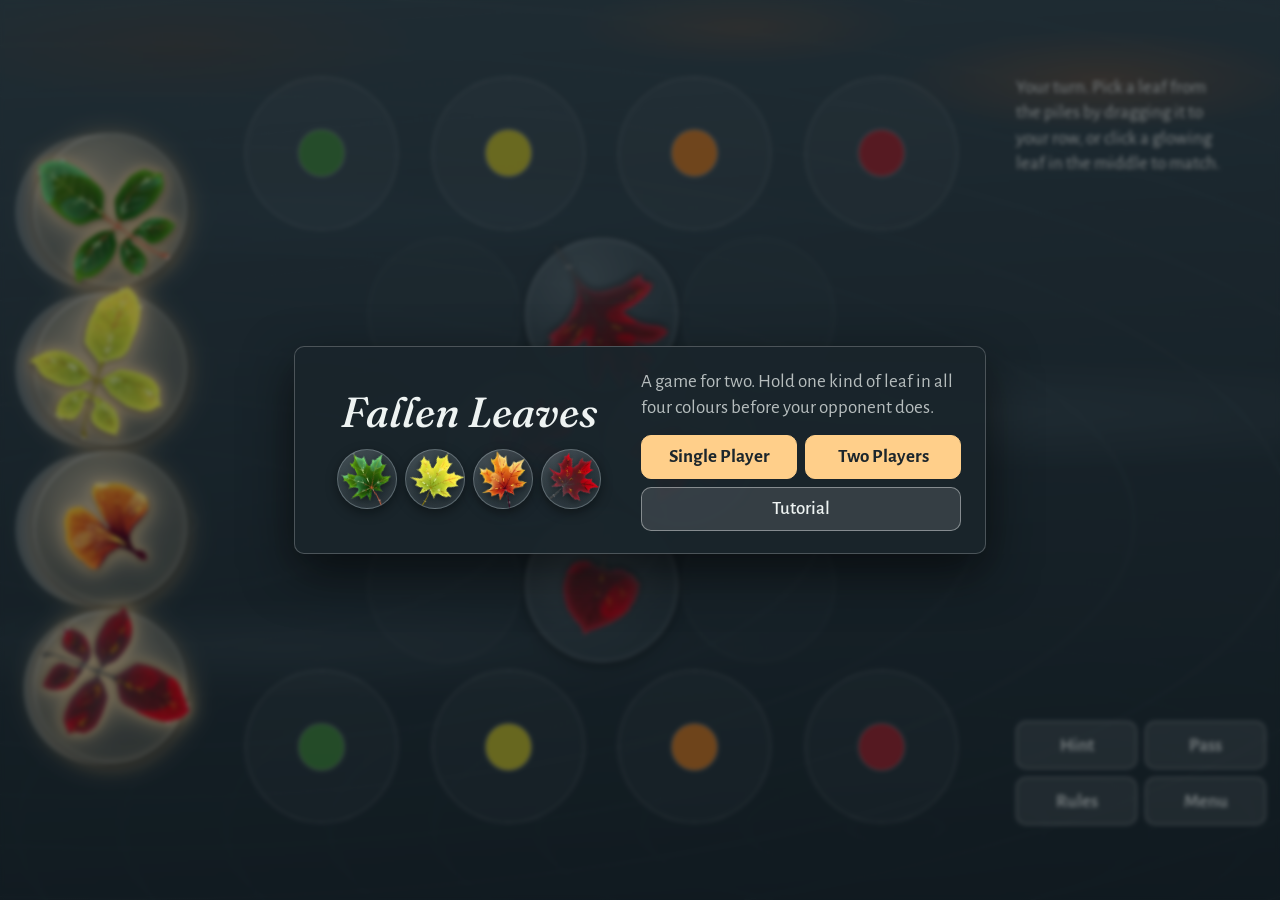
==== commit e307c8f3: "Desktop layout Co-Authored-By: Claude Fable 5.2 <noreply@anthropic.com> Claude-Session: https://clau" ====
--- a/fallen-leaves/index.html
+++ b/fallen-leaves/index.html
@@ -148,6 +148,17 @@
   .can { animation: none; } .fresh { animation: none; } .flash::after { animation: none; opacity: 0; }
   .card { transition: none; }
 }
+
+/* ----- a large window with a mouse ----- */
+body.desk { font-size: 19px; }
+body.desk .table { max-width: 1800px; gap: 18px; }
+body.desk .side { width: 250px; gap: 12px; }
+body.desk .side .last { font-size: 16px; }
+body.desk .actions { gap: 8px; }
+body.desk .actions .btn { min-height: 48px; }
+body.desk [data-src] { cursor: grab; }
+body.desk .title-inner { max-width: 760px; }
+body.desk .title-inner.sheet { max-width: 68ch; }
 
 /* ----- title screen and panels ----- */
 .title {
@@ -891,9 +902,26 @@
   // In a two-player game, is it the turn of the player on the far side? The pieces
   // stay where they are; the position is only read from the other side.
   const far = () => !!(G && G.turned);
+  // With a mouse and a large window there is room for a bigger table and longer lines.
+  // ?desktop=1 or ?desktop=0 in the address overrides the guess.
+  const asked = /[?&]desktop=([01])/.exec(location.search);
+  const MOUSE = asked ? asked[1] === '1' : !!(window.matchMedia && window.matchMedia('(any-hover: hover) and (any-pointer: fine)').matches);
+  let desk = false;
+  if (MOUSE) { // a mouse clicks; it does not tap
+    const click = (t) => t.replace(/\bTap\b/g, 'Click').replace(/\btap\b/g, 'click').replace(/\btapped\b/g, 'clicked');
+    const reword = (v) => typeof v === 'string' ? click(v)
+      : typeof v === 'function' ? (...a) => reword(v(...a))
+      : Array.isArray(v) ? v.map(reword)
+      : v && typeof v === 'object' ? Object.fromEntries(Object.entries(v).map(([k, x]) => [k, reword(x)])) : v;
+    Object.assign(SKIN.words, reword(SKIN.words));
+    const walk = document.createTreeWalker($('rules'), NodeFilter.SHOW_TEXT);
+    for (let n = walk.nextNode(); n; n = walk.nextNode()) n.nodeValue = click(n.nodeValue);
+  }
   function fit() {
     const Wd = window.innerWidth, Ht = window.innerHeight, st = stage.style;
     rot = Ht > Wd;
+    desk = MOUSE && !rot && Wd >= 1000 && Ht >= 640;
+    document.body.classList.toggle('desk', desk);
     q = rot ? 1 : 0;
     document.body.classList.toggle('turned', far()); // only the words turn to face the far player
     document.body.classList.toggle('rot', q !== 0);
@@ -946,10 +974,10 @@
     const g = SKIN.gap, k = SKIN.rowPitch, gh = SKIN.handGap;
     const wide = $('table').clientWidth - 24, high = tableHeight();
     // across: piles (a piece + 20), the table (span + 1 pieces), the words (150), two gaps of 10
-    const byWidth = (wide - 20 - 20 - 150 - 12 - span * g) / (span + 2);
+    const byWidth = (wide - 20 - 20 - (desk ? 250 : 150) - (desk ? 28 : 12) - span * g) / (span + 2);
     // down: five rows: hand, three realm rows (pitch k), hand
     const byHeight = ((high - 20 - 2 * k * g - 2 * gh) / (3 + 2 * k)) / SKIN.ratio;
-    const cw = Math.floor(Math.max(22, Math.min(SKIN.maxWidth, byWidth, byHeight)));
+    const cw = Math.floor(Math.max(22, Math.min(SKIN.maxWidth * (desk ? 1.6 : 1), byWidth, byHeight)));
     document.documentElement.style.setProperty('--cw', cw + 'px');
     const bw = Math.ceil(span * (cw + g) + cw + 12);
     board.style.width = bw + 'px';
@@ -1534,7 +1562,7 @@
   const hot = window.claude && window.claude.hot;
   if (hot && hot.snapshot) hot.snapshot(pack);
   if (hot && hot.ready) hot.ready(start); else start(hot && hot.data);
-  window.__ts = { get G() { return G; }, tutorial, turnRound, move };
+  window.__ts = { get G() { return G; }, tutorial, turnRound, move, play };
 })();
 </script>
 </body>
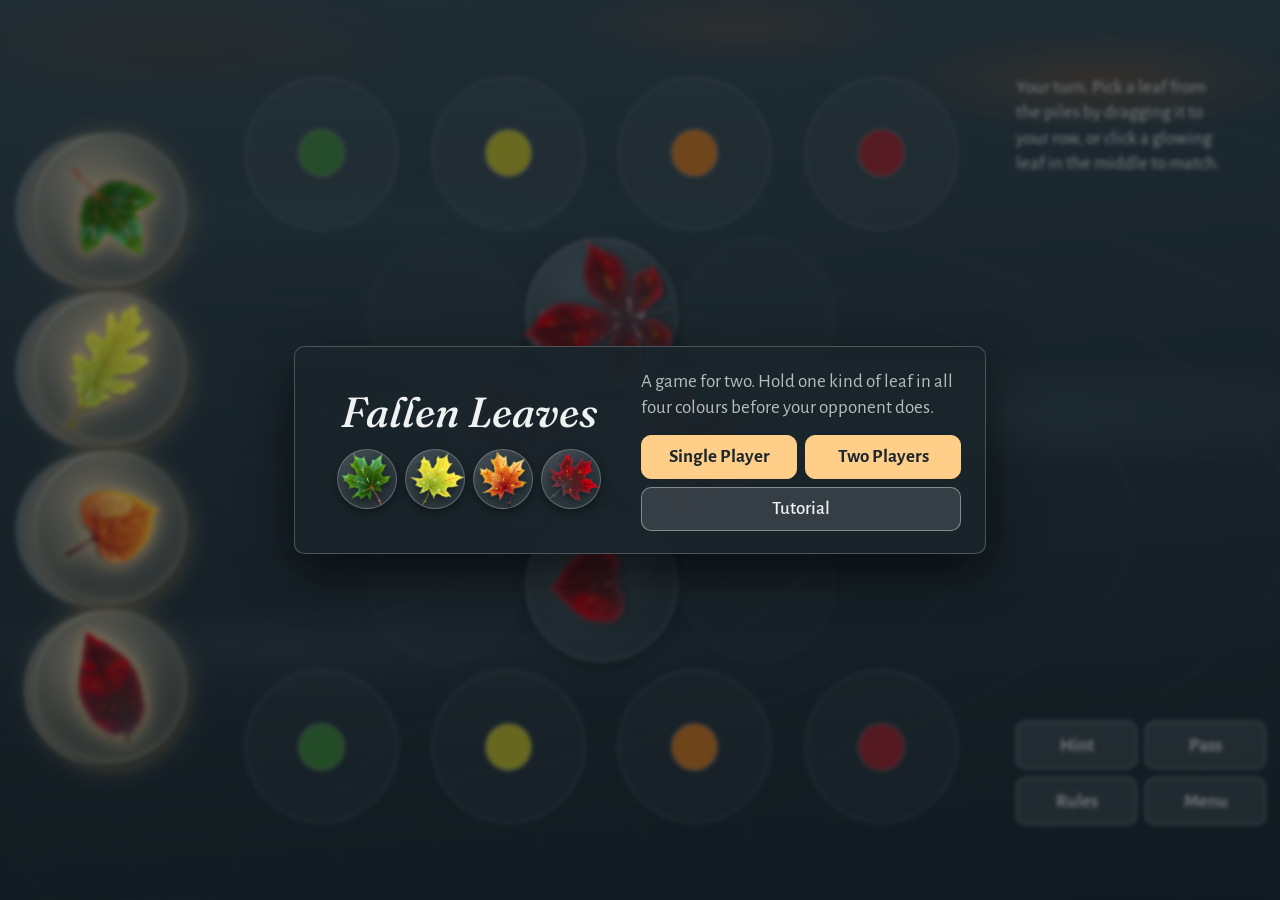
==== commit 0a5e29a4: "Words stay put in two-player mode at a desk Co-Authored-By: Claude Fable 5.2 <noreply@anthropic.com>" ====
--- a/fallen-leaves/index.html
+++ b/fallen-leaves/index.html
@@ -923,7 +923,7 @@
     desk = MOUSE && !rot && Wd >= 1000 && Ht >= 640;
     document.body.classList.toggle('desk', desk);
     q = rot ? 1 : 0;
-    document.body.classList.toggle('turned', far()); // only the words turn to face the far player
+    document.body.classList.toggle('turned', far() && !desk); // only the words turn to face the far player; at a desk both sit on one side
     document.body.classList.toggle('rot', q !== 0);
     st.width = q % 2 ? Ht + 'px' : q ? Wd + 'px' : '';
     st.height = q % 2 ? Wd + 'px' : q ? Ht + 'px' : '';
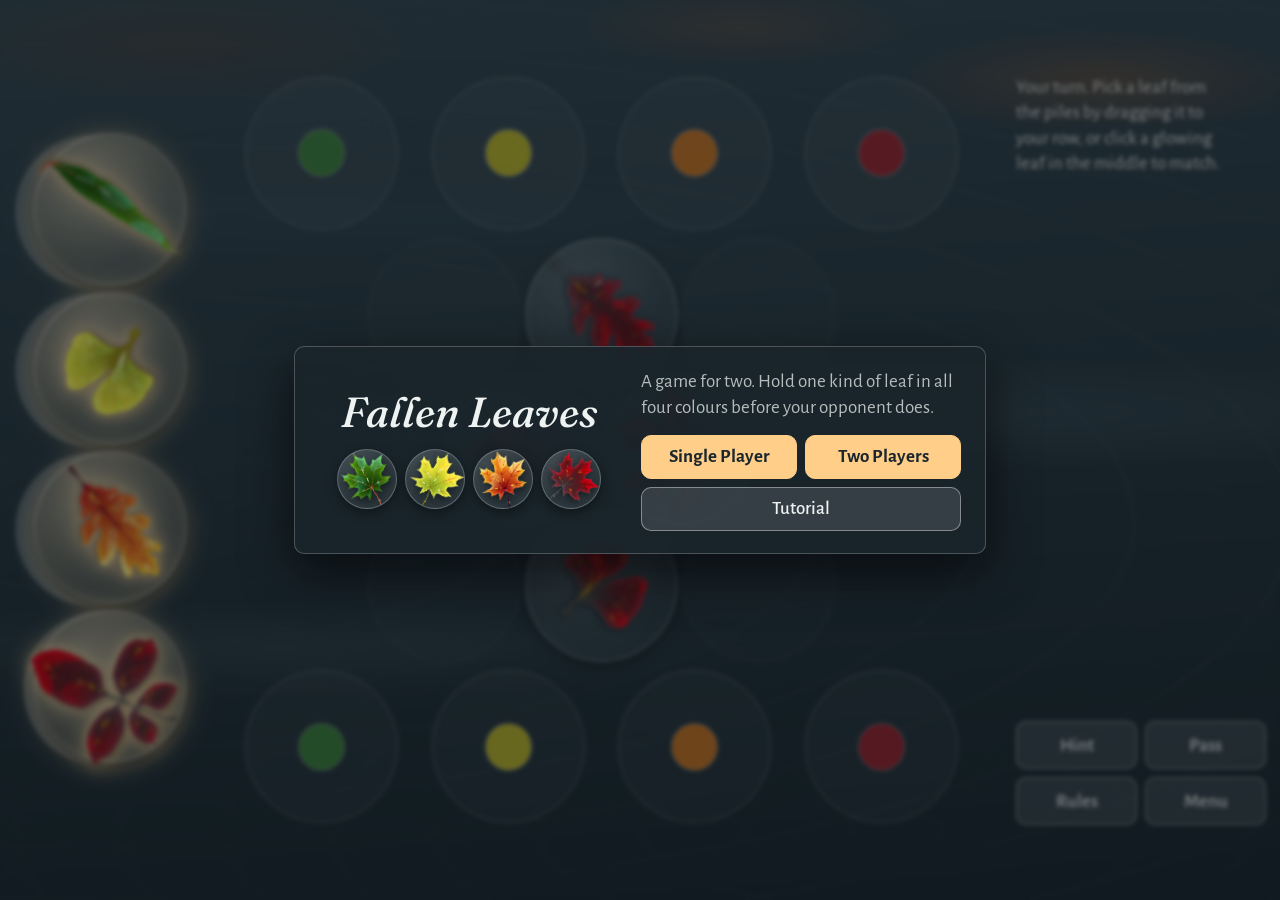
==== commit 3d42d17f: "No pinch or double-tap zoom on touch screens Co-Authored-By: Claude Fable 5.2 <noreply@anthropic.com" ====
--- a/fallen-leaves/index.html
+++ b/fallen-leaves/index.html
@@ -2,7 +2,7 @@
 <html lang="en">
 <head>
 <meta charset="utf-8">
-<meta name="viewport" content="width=device-width, initial-scale=1">
+<meta name="viewport" content="width=device-width, initial-scale=1, maximum-scale=1, user-scalable=no">
 <title>Fallen Leaves</title>
 <link rel="preconnect" href="https://fonts.googleapis.com">
 <link rel="preconnect" href="https://fonts.gstatic.com" crossorigin>
@@ -124,6 +124,8 @@
 .chip { display: inline-block; padding: 0 5px; border-radius: 3px; background: var(--h); color: var(--g); font-weight: 500; white-space: nowrap; }
 
 /* ----- light: what is live glows, the rest falls back ----- */
+/* fingers may scroll but never zoom: no pinch, no double tap */
+html, body { touch-action: pan-x pan-y; }
 [data-src] { touch-action: none; cursor: grab; }
 button.card, button.slot, [data-dst] { cursor: pointer; }
 .can { filter: drop-shadow(0 0 4px var(--storm)) drop-shadow(0 0 11px rgba(var(--glow), .75)); transform: translateY(-2px); animation: breathe 2.6s ease-in-out infinite; }
@@ -1562,6 +1564,9 @@
   const hot = window.claude && window.claude.hot;
   if (hot && hot.snapshot) hot.snapshot(pack);
   if (hot && hot.ready) hot.ready(start); else start(hot && hot.data);
+  // Safari ignores the page's request not to zoom, so refuse the gestures themselves
+  for (const ev of ['gesturestart', 'gesturechange', 'gestureend']) document.addEventListener(ev, (e) => e.preventDefault(), { passive: false });
+  document.addEventListener('touchmove', (e) => { if (e.touches.length > 1) e.preventDefault(); }, { passive: false });
   window.__ts = { get G() { return G; }, tutorial, turnRound, move, play };
 })();
 </script>
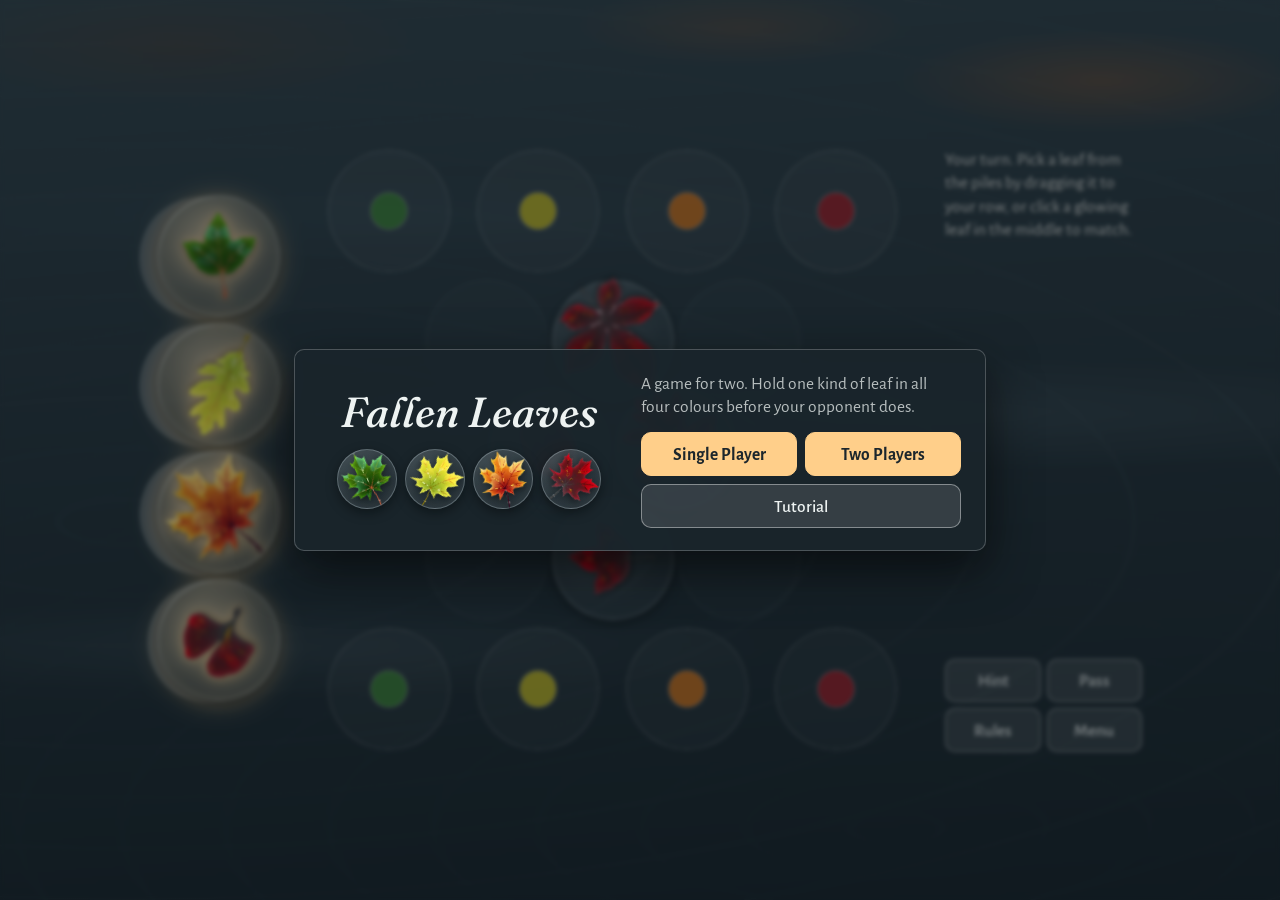
==== commit d30f0b50: "Desktop mode whenever there is a mouse; leaf turns ease in and out Co-Authored-By: Claude Fable 5.2 " ====
--- a/fallen-leaves/index.html
+++ b/fallen-leaves/index.html
@@ -152,14 +152,13 @@
 }
 
 /* ----- a large window with a mouse ----- */
-body.desk { font-size: 19px; }
-body.desk .table { max-width: 1800px; gap: 18px; }
-body.desk .side { width: 250px; gap: 12px; }
-body.desk .side .last { font-size: 16px; }
-body.desk .actions { gap: 8px; }
-body.desk .actions .btn { min-height: 48px; }
+body.desk { font-size: calc(16px + 3px * var(--big, 0)); }
+body.desk .table { max-width: 1800px; gap: calc(10px + 8px * var(--big, 0)); }
+body.desk .side { width: calc(150px + 100px * var(--big, 0)); }
+body.desk .side .last { font-size: calc(14px + 2px * var(--big, 0)); }
+body.desk .actions .btn { min-height: calc(40px + 8px * var(--big, 0)); }
 body.desk [data-src] { cursor: grab; }
-body.desk .title-inner { max-width: 760px; }
+body.desk .title-inner { max-width: calc(660px + 100px * var(--big, 0)); }
 body.desk .title-inner.sheet { max-width: 68ch; }
 
 /* ----- title screen and panels ----- */
@@ -907,8 +906,12 @@
   // With a mouse and a large window there is room for a bigger table and longer lines.
   // ?desktop=1 or ?desktop=0 in the address overrides the guess.
   const asked = /[?&]desktop=([01])/.exec(location.search);
-  const MOUSE = asked ? asked[1] === '1' : !!(window.matchMedia && window.matchMedia('(any-hover: hover) and (any-pointer: fine)').matches);
-  let desk = false;
+  const mq = (q) => !!(window.matchMedia && window.matchMedia(q).matches);
+  // A desktop is anything whose main pointer is a mouse, or a large screen that also has one
+  // (a laptop with a touch screen). Phones sometimes claim a fine pointer for a stylus, hence the size test.
+  const MOUSE = asked ? asked[1] === '1'
+    : mq('(pointer: fine)') || (mq('(any-pointer: fine)') && mq('(any-hover: hover)') && Math.min(screen.width, screen.height) >= 700);
+  let desk = false, big = 0;
   if (MOUSE) { // a mouse clicks; it does not tap
     const click = (t) => t.replace(/\bTap\b/g, 'Click').replace(/\btap\b/g, 'click').replace(/\btapped\b/g, 'clicked');
     const reword = (v) => typeof v === 'string' ? click(v)
@@ -921,9 +924,11 @@
   }
   function fit() {
     const Wd = window.innerWidth, Ht = window.innerHeight, st = stage.style;
-    rot = Ht > Wd;
-    desk = MOUSE && !rot && Wd >= 1000 && Ht >= 640;
+    rot = !MOUSE && Ht > Wd; // a desktop window is never turned on its side
+    desk = MOUSE;
+    big = desk ? Math.max(0, Math.min(1, (Math.min(Wd / 1000, Ht / 640) - 1) / 0.6)) : 0; // how much room there is to grow
     document.body.classList.toggle('desk', desk);
+    document.body.style.setProperty('--big', big.toFixed(3));
     q = rot ? 1 : 0;
     document.body.classList.toggle('turned', far() && !desk); // only the words turn to face the far player; at a desk both sit on one side
     document.body.classList.toggle('rot', q !== 0);
@@ -976,10 +981,10 @@
     const g = SKIN.gap, k = SKIN.rowPitch, gh = SKIN.handGap;
     const wide = $('table').clientWidth - 24, high = tableHeight();
     // across: piles (a piece + 20), the table (span + 1 pieces), the words (150), two gaps of 10
-    const byWidth = (wide - 20 - 20 - (desk ? 250 : 150) - (desk ? 28 : 12) - span * g) / (span + 2);
+    const byWidth = (wide - 20 - 20 - (150 + 100 * big) - (12 + 8 * big) - span * g) / (span + 2);
     // down: five rows: hand, three realm rows (pitch k), hand
     const byHeight = ((high - 20 - 2 * k * g - 2 * gh) / (3 + 2 * k)) / SKIN.ratio;
-    const cw = Math.floor(Math.max(22, Math.min(SKIN.maxWidth * (desk ? 1.6 : 1), byWidth, byHeight)));
+    const cw = Math.floor(Math.max(22, Math.min(SKIN.maxWidth * (1 + 0.6 * big), byWidth, byHeight)));
     document.documentElement.style.setProperty('--cw', cw + 'px');
     const bw = Math.ceil(span * (cw + g) + cw + 12);
     board.style.width = bw + 'px';
@@ -1182,7 +1187,7 @@
     if (calm || gone >= DRIFT) return;
     try {
       el.animate([{ transform: `rotate(${d.from}deg)` }, { transform: `rotate(${d.to}deg)` }],
-        { duration: DRIFT, delay: -gone, easing: 'cubic-bezier(.25,.6,.3,1)', pseudoElement: '::after' });
+        { duration: DRIFT, delay: -gone, easing: 'cubic-bezier(.37,0,.63,1)', pseudoElement: '::after' });
     } catch (e) { /* the leaf simply lies at its new angle */ }
   }
   function slide(old, was) {
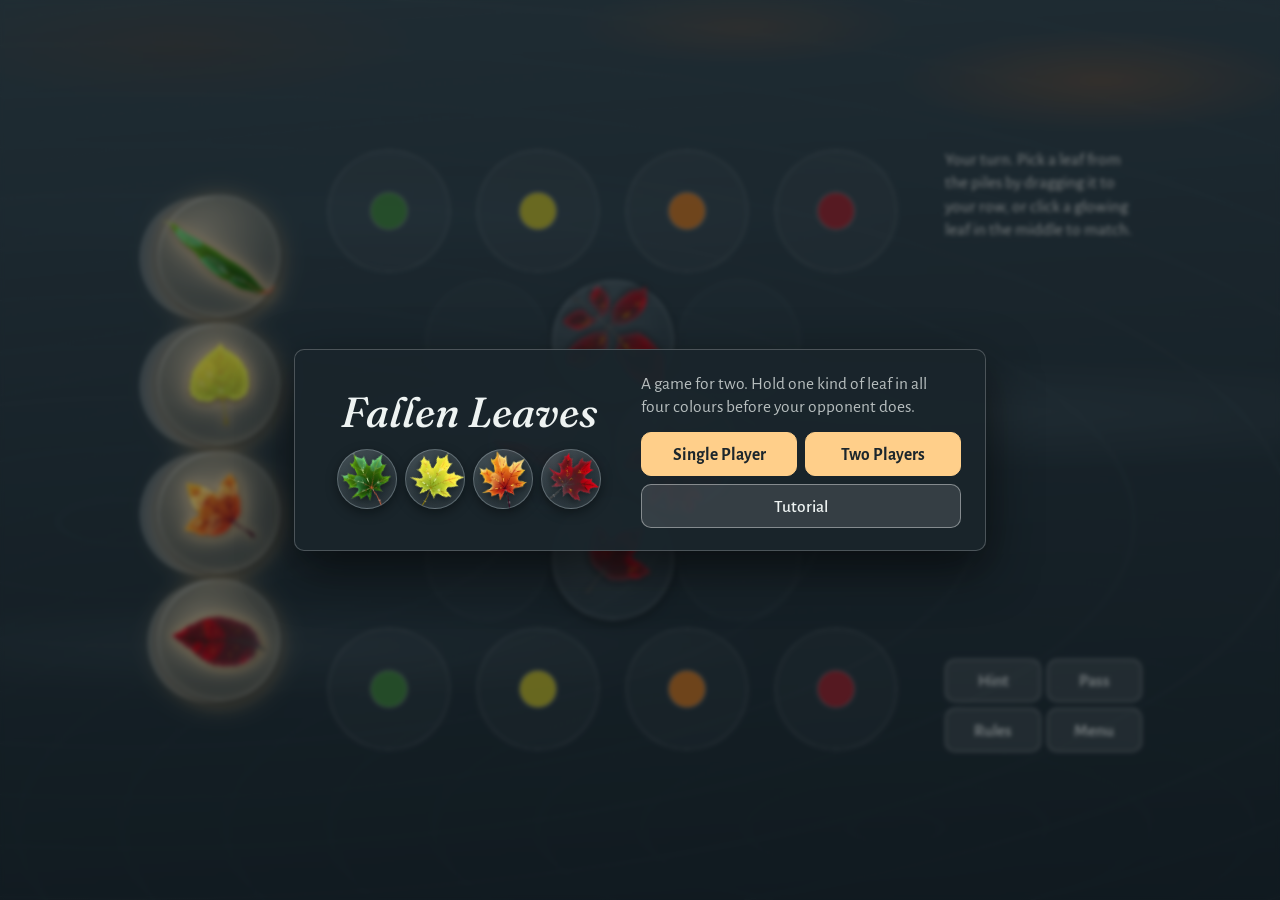
==== commit aa2a8392: "Leaf turns start promptly and settle slowly Co-Authored-By: Claude Fable 5.2 <noreply@anthropic.com>" ====
--- a/fallen-leaves/index.html
+++ b/fallen-leaves/index.html
@@ -1187,7 +1187,7 @@
     if (calm || gone >= DRIFT) return;
     try {
       el.animate([{ transform: `rotate(${d.from}deg)` }, { transform: `rotate(${d.to}deg)` }],
-        { duration: DRIFT, delay: -gone, easing: 'cubic-bezier(.37,0,.63,1)', pseudoElement: '::after' });
+        { duration: DRIFT, delay: -gone, easing: 'cubic-bezier(.16,.8,.24,1)', pseudoElement: '::after' });
     } catch (e) { /* the leaf simply lies at its new angle */ }
   }
   function slide(old, was) {
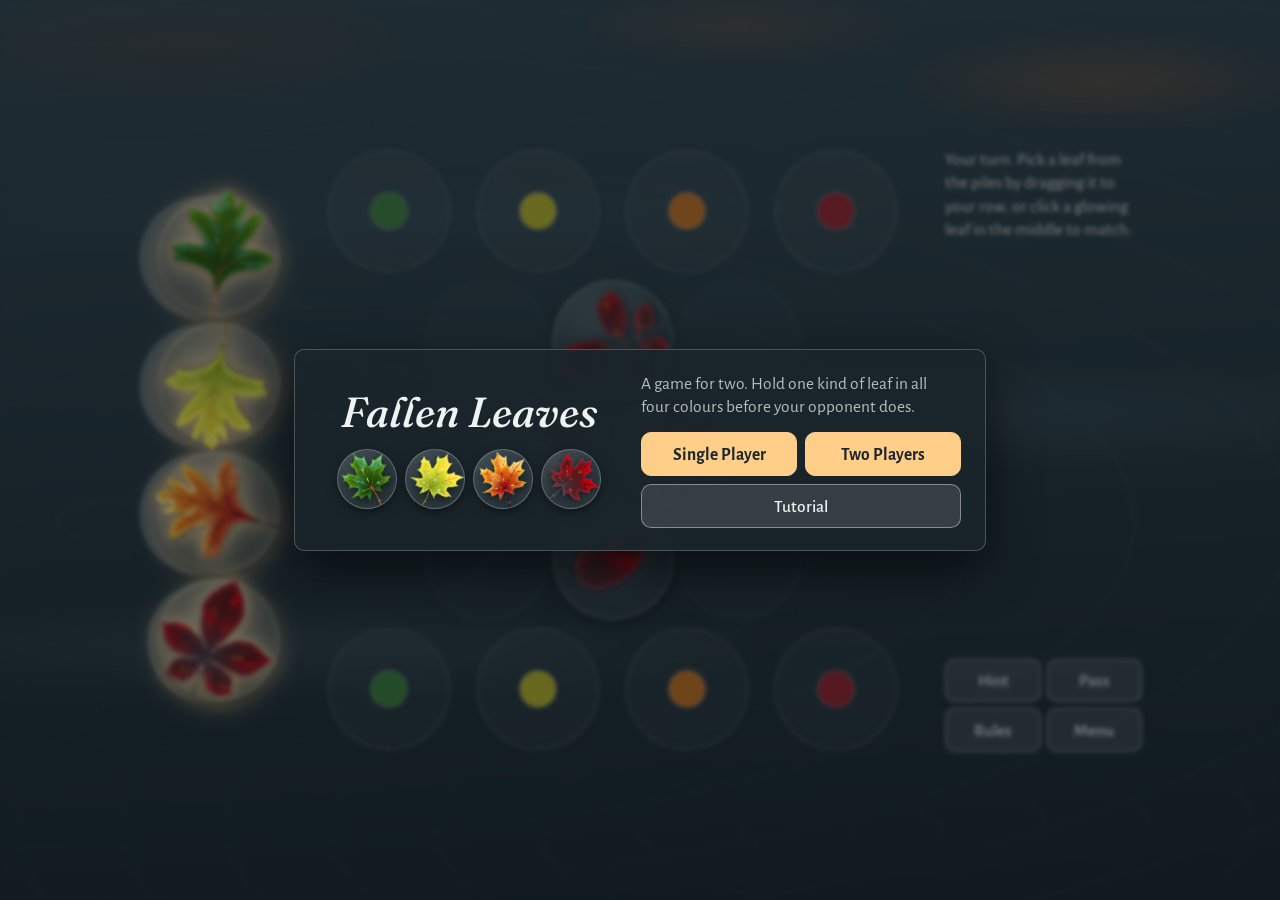
==== commit 43e8e0c3: "Fallen Leaves: one lit ring per placement, leaf dips, neighbours bob Co-Authored-By: Claude Fable 5." ====
--- a/fallen-leaves/index.html
+++ b/fallen-leaves/index.html
@@ -271,12 +271,35 @@
 .won { font-style: italic; letter-spacing: 0; }
 /* rings on the water where a leaf comes down */
 #ripples { position: absolute; left: 0; top: 0; }
-.ripple {
-  position: fixed; border-radius: 50%; border: 1.5px solid rgba(220, 235, 240, .6); pointer-events: none;
-  opacity: 0; animation: ripple 1.5s ease-out forwards;
-}
-@keyframes ripple { 0% { transform: scale(.75); opacity: .75; } 100% { transform: scale(2.7); opacity: 0; } }
-@media (prefers-reduced-motion: reduce) { .ripple { display: none; } }
+/* One ring, drawn as a low ridge in the surface: a pale band lit from the top of the pond with a
+   darker band just inside it. It starts fast and slows, and as it spreads it thickens and fades. */
+.ripple { position: fixed; border-radius: 50%; pointer-events: none; opacity: 0; animation: ripple 2.6s cubic-bezier(.12, .62, .2, 1) forwards; }
+.ripple::before, .ripple::after { content: ""; position: absolute; inset: 0; border-radius: 50%; }
+.ripple::before {
+  background: linear-gradient(to bottom, rgba(232, 244, 248, .85), rgba(232, 244, 248, .30) 50%, rgba(2, 14, 20, .50));
+  -webkit-mask: radial-gradient(closest-side, transparent 89%, #000 94%, #000 96%, transparent 100%);
+  mask: radial-gradient(closest-side, transparent 89%, #000 94%, #000 96%, transparent 100%);
+}
+.ripple::after {
+  background: linear-gradient(to bottom, rgba(2, 14, 20, .50), rgba(2, 14, 20, .12) 50%, rgba(232, 244, 248, .45));
+  -webkit-mask: radial-gradient(closest-side, transparent 78%, #000 85%, #000 87%, transparent 92%);
+  mask: radial-gradient(closest-side, transparent 78%, #000 85%, #000 87%, transparent 92%);
+}
+@keyframes ripple {
+  0% { transform: scale(1); opacity: 0; }
+  6% { opacity: .9; }
+  45% { opacity: .45; }
+  100% { transform: scale(2.9); opacity: 0; }
+}
+/* a leaf dips as it meets the water, and its shadow draws in under it */
+.card.dip { animation: dip .55s cubic-bezier(.3, .6, .3, 1); }
+@keyframes dip {
+  0% { transform: scale(1.04); box-shadow: 0 9px 18px rgba(0, 0, 0, .34), inset 0 0 10px rgba(255, 255, 255, .08); }
+  38% { transform: scale(.945); box-shadow: 0 1px 4px rgba(0, 0, 0, .55), inset 0 0 10px rgba(255, 255, 255, .08); }
+  72% { transform: scale(1.012); }
+  100% { transform: none; }
+}
+@media (prefers-reduced-motion: reduce) { .ripple { display: none; } .card.dip { animation: none; } }
 .hero-row .card:nth-child(1) { --turn: -24deg; } .hero-row .card:nth-child(2) { --turn: 31deg; } .hero-row .card:nth-child(3) { --turn: -8deg; } .hero-row .card:nth-child(4) { --turn: 52deg; }
 
 </style>
@@ -1197,7 +1220,7 @@
     G.splash = null;
     setTimeout(() => wet.forEach((card) => {
       const el = !flying.has(card) && document.querySelector(`#board [data-card="${card}"]`);
-      if (el && !calm) ripple(local(el.getBoundingClientRect()));
+      if (el && !calm) ripple(local(el.getBoundingClientRect()), el);
     }), 0);
     if (SKIN.spin && document.body.animate) document.querySelectorAll('[data-card]').forEach((el) => drift(el, el.dataset.card));
     if (calm || !old || !document.body.animate || was !== q) return; // no flights while the screen itself is turning
@@ -1219,21 +1242,32 @@
       const c = el.dataset.card;
       drift(g, c);
       let landed = false;
-      const land = () => { if (landed) return; landed = true; g.remove(); el.style.visibility = ''; if (wet.has(el.dataset.card)) ripple(to); };
+      const land = () => { if (landed) return; landed = true; g.remove(); el.style.visibility = ''; if (wet.has(el.dataset.card)) ripple(to, el); };
       flying.add(el.dataset.card);
       fly.onfinish = land; fly.oncancel = land;
       setTimeout(land, pace + 80); // in case the animation never reports back, e.g. in a background tab
     });
   }
-  // rings spreading on the water where something has just come down
-  function ripple(r) {
-    for (let i = 0; i < 3; i++) {
-      const ring = document.createElement('div');
-      ring.className = 'ripple';
-      ring.style.cssText = `left:${r.left}px;top:${r.top}px;width:${r.width}px;height:${r.height}px;animation-delay:${i * 0.22}s`;
-      $('ripples').appendChild(ring);
-      setTimeout(() => ring.remove(), 2200 + i * 220);
-    }
+  // One ring spreading on the water where something has just come down. The piece dips as it
+  // lands, and its neighbours bob a little as the ring passes under them.
+  function ripple(r, el) {
+    const ring = document.createElement('div');
+    ring.className = 'ripple';
+    ring.style.cssText = `left:${r.left}px;top:${r.top}px;width:${r.width}px;height:${r.height}px`;
+    $('ripples').appendChild(ring);
+    setTimeout(() => ring.remove(), 2700);
+    if (!el || !el.animate) return;
+    el.classList.remove('dip'); void el.offsetWidth; el.classList.add('dip');
+    const cx = r.left + r.width / 2, cy = r.top + r.height / 2, reach = r.width * 1.5;
+    document.querySelectorAll('#board [data-card]').forEach((o) => {
+      if (o === el || o.style.visibility === 'hidden') return;
+      const b = local(o.getBoundingClientRect());
+      const dx = b.left + b.width / 2 - cx, dy = b.top + b.height / 2 - cy, d = Math.hypot(dx, dy);
+      if (d < 1 || d > reach) return;
+      const k = 1.6 * (1 - d / reach * 0.5) / d; // nearer leaves move more
+      o.animate([{ transform: 'none' }, { transform: `translate(${dx * k}px,${dy * k}px)` }, { transform: 'none' }],
+        { duration: 900, delay: 120 + 520 * (d / reach), easing: 'ease-in-out' });
+    });
   }
   function render() {
     const old = Object.assign(places(), G.flyFrom || {}), was = q;
@@ -1288,6 +1322,13 @@
       if (now.hands[1][t] !== was.hands[1][t]) fr['o' + t] = 1;
       if (TS.faceUp(now, t) !== TS.faceUp(was, t)) fr['d' + t] = 1;
     }
+    // a relic arriving in a hand makes a ring too, unless it had one when it was first lifted there
+    const had = new Set(G.rippled || []);
+    for (let p = 0; p < 2; p++) for (let t = 0; t < 4; t++) {
+      const c = now.hands[p][t];
+      if (c !== NONE && c !== was.hands[p][t] && !had.has(c) && !G.plot) splash.push(c);
+    }
+    G.rippled = null;
     // relics already set down during a plot have had their rings
     G.splash = (G.splash || []).concat(splash.filter((c) => !(G.plot && G.plot.placed.includes(c))));
     G.s = now; G.fresh = fr; G.stage = null; reset();
@@ -1316,9 +1357,11 @@
       if (m[0] === 'claim' && m[2] !== null) {
         stacks[m[1]].push(TS.faceUp(s, m[1]));
         stage = { stacks, lifted: m[1], holes: [] };
+        G.splash = G.rippled = [TS.faceUp(s, m[1])];
       } else if (m[0] === 'plot') {
         for (const [r, x] of m[1]) { const c = s.cells[TS.cid(r, x)]; stacks[ctype(c)].push(c); }
         stage = { stacks, lifted: -1, holes: m[1].map(([r, x]) => key(r, x)) };
+        G.splash = G.rippled = m[1].map(([r, x]) => s.cells[TS.cid(r, x)]);
       }
       pace = 900;
       if (!stage) return commit(s, hit, 1);
@@ -1335,6 +1378,7 @@
     reset();
     G.mode = 'plot';
     G.plot = { line, orig: cells, placed: [NONE, NONE, NONE], pool: mine.concat(cells) };
+    G.splash = cells.slice();
   }
   // The plot is made when the third relic goes down.
   function settlePlot() {
@@ -1357,6 +1401,7 @@
       if (dst.k === 'hand') {
         if (held === NONE) return play(['claim', t, null, null]);
         G.mode = 'claim'; G.claim = { t, c, held }; G.pick = null;
+        G.splash = G.rippled = [c];
         return render();
       }
       if (dst.k === 'cell') {
@@ -1380,6 +1425,7 @@
         [P.placed[src.i], P.placed[dst.i]] = [P.placed[dst.i], P.placed[src.i]];
         G.splash = [P.placed[src.i], P.placed[dst.i]].filter((c) => c !== NONE);
       } else if (src.k === 'place' && dst.k === 'hand' && P.placed[src.i] !== NONE) {
+        G.splash = [P.placed[src.i]];
         P.pool.push(P.placed[src.i]); P.placed[src.i] = NONE;
       }
       G.pick = null;
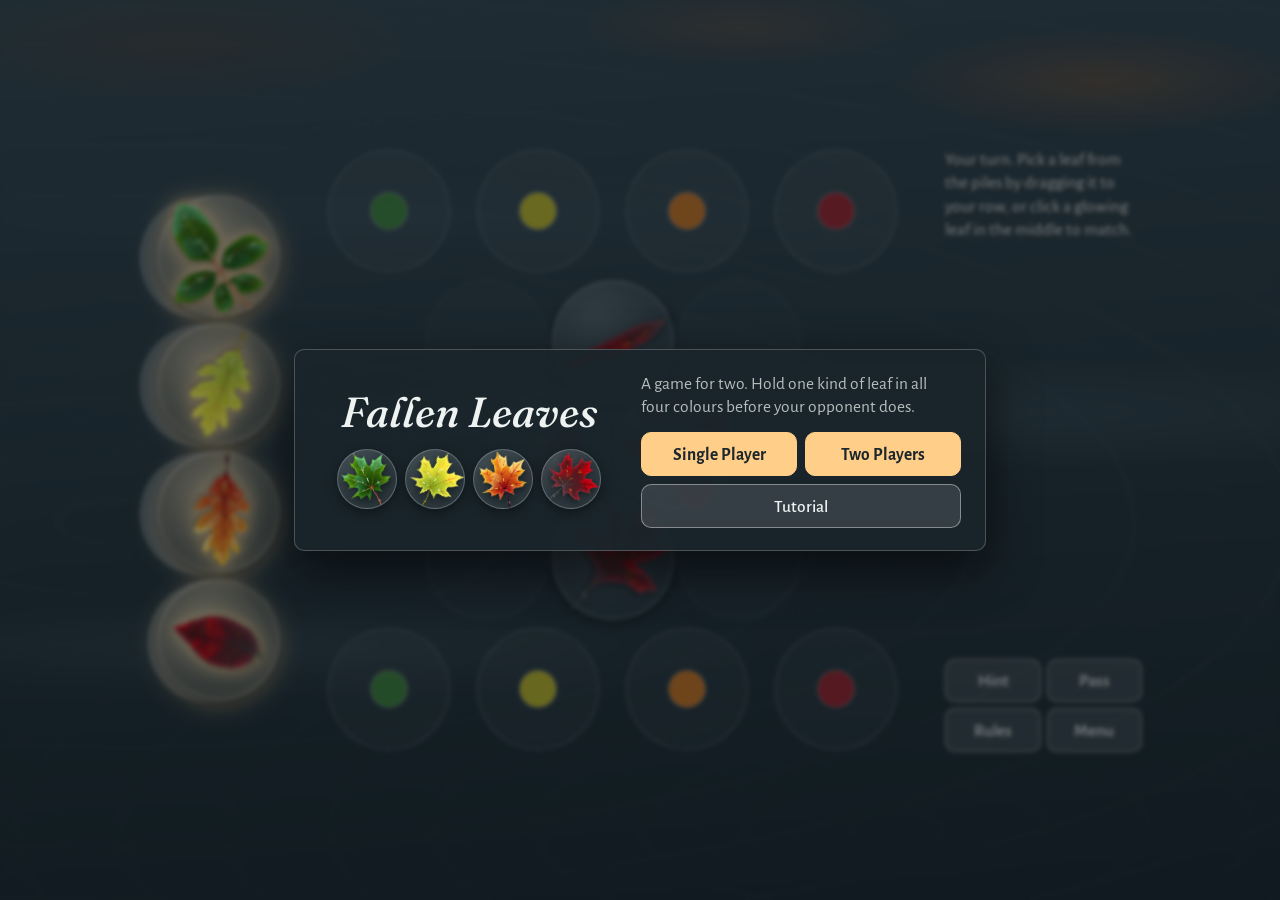
==== commit 05dd9256: "Panels scroll with the finger when the game is turned on its side Co-Authored-By: Claude Fable 5.2 <" ====
--- a/fallen-leaves/index.html
+++ b/fallen-leaves/index.html
@@ -190,6 +190,8 @@
 #rules { overflow: hidden; grid-template-rows: minmax(0, 1fr); grid-template-columns: minmax(0, 1fr); }
 .title-inner.sheet { display: flex; flex-direction: column; width: 100%; max-width: 64ch; max-height: 100%; min-height: 0; justify-self: center; color: var(--dim); -webkit-user-select: text; user-select: text; }
 .sheet-body { min-height: 0; overflow-x: hidden; overflow-y: auto; overflow-wrap: break-word; overscroll-behavior: contain; }
+/* turned on its side, a browser scrolls a panel the wrong way for the finger, so the page does it itself */
+body.rot .sheet-body, body.rot #title { touch-action: none; }
 .sheet-body > :first-child { margin-top: 0; } .sheet-body > :last-child { margin-bottom: 0; }
 .close { top: -12px; right: -12px; }
 .title-inner.sheet p { max-width: none; margin: .6em 0; }
@@ -1588,6 +1590,24 @@
   $('go-two').addEventListener('click', () => { $('title').hidden = true; begun = true; deal(4, true); });
   $('go-tutorial').addEventListener('click', () => { $('title').hidden = true; begun = true; tutorial(); });
   $('rules-close').addEventListener('click', () => { $('rules').hidden = true; });
+  // When the game is turned on its side, scroll panels by hand so they follow the finger along the text.
+  for (const box of [document.querySelector('.sheet-body'), $('title')]) {
+    let at = null, v = 0, coast = 0;
+    const end = () => {
+      if (!at) return;
+      at = null;
+      const step = () => { if (Math.abs(v) < 0.4) return; box.scrollTop -= v; v *= 0.94; coast = requestAnimationFrame(step); };
+      coast = requestAnimationFrame(step);
+    };
+    box.addEventListener('pointerdown', (e) => { if (q && e.pointerType !== 'mouse') { cancelAnimationFrame(coast); at = { x: e.clientX, y: e.clientY, id: e.pointerId }; v = 0; } });
+    box.addEventListener('pointermove', (e) => {
+      if (!at || e.pointerId !== at.id) return;
+      const ly = localMove(e.clientX - at.x, e.clientY - at.y)[1];
+      at.x = e.clientX; at.y = e.clientY;
+      box.scrollTop -= ly; v = 0.6 * v + 0.4 * ly;
+    });
+    box.addEventListener('pointerup', end); box.addEventListener('pointercancel', end); box.addEventListener('pointerleave', end);
+  }
   $('go-resume').addEventListener('click', () => { $('title').hidden = true; render(); });
   // a touch outside a panel closes it, wherever closing is on offer
   $('rules').addEventListener('click', (e) => { if (e.target === e.currentTarget) $('rules-close').click(); });
